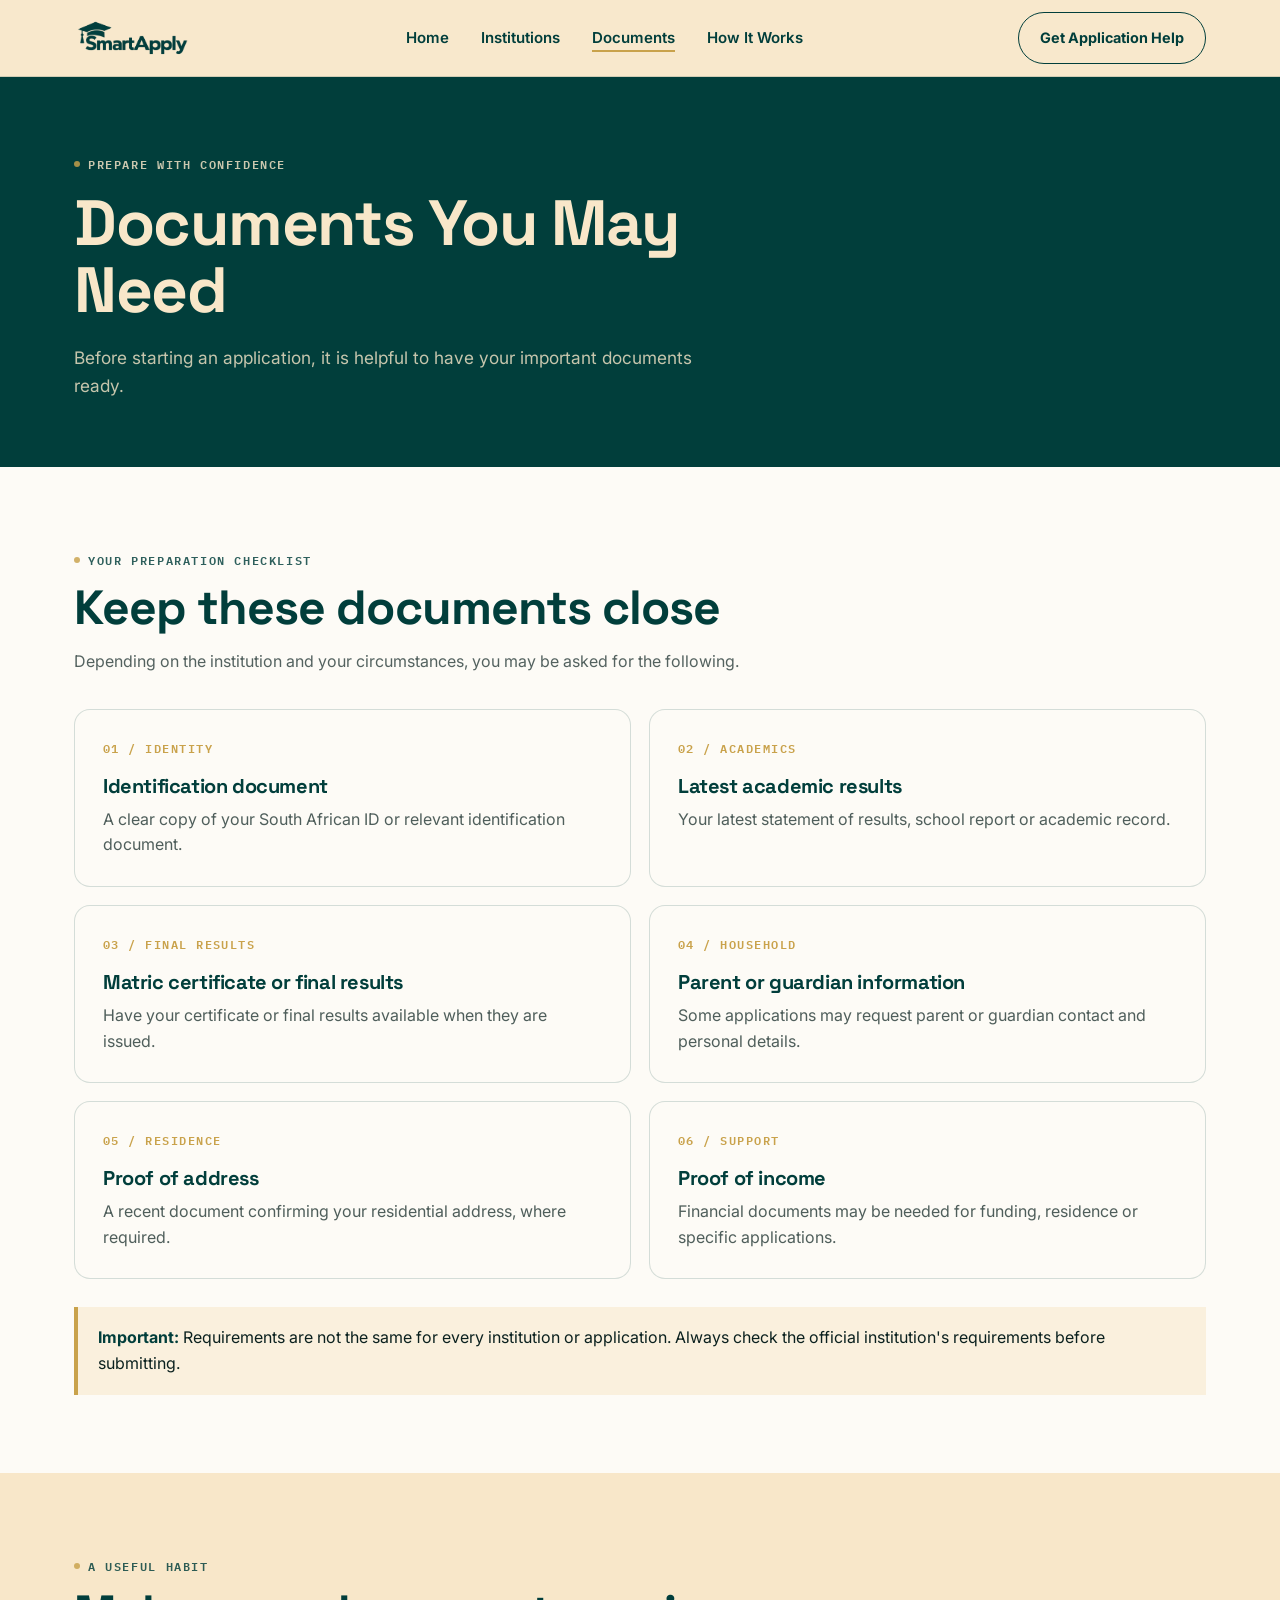
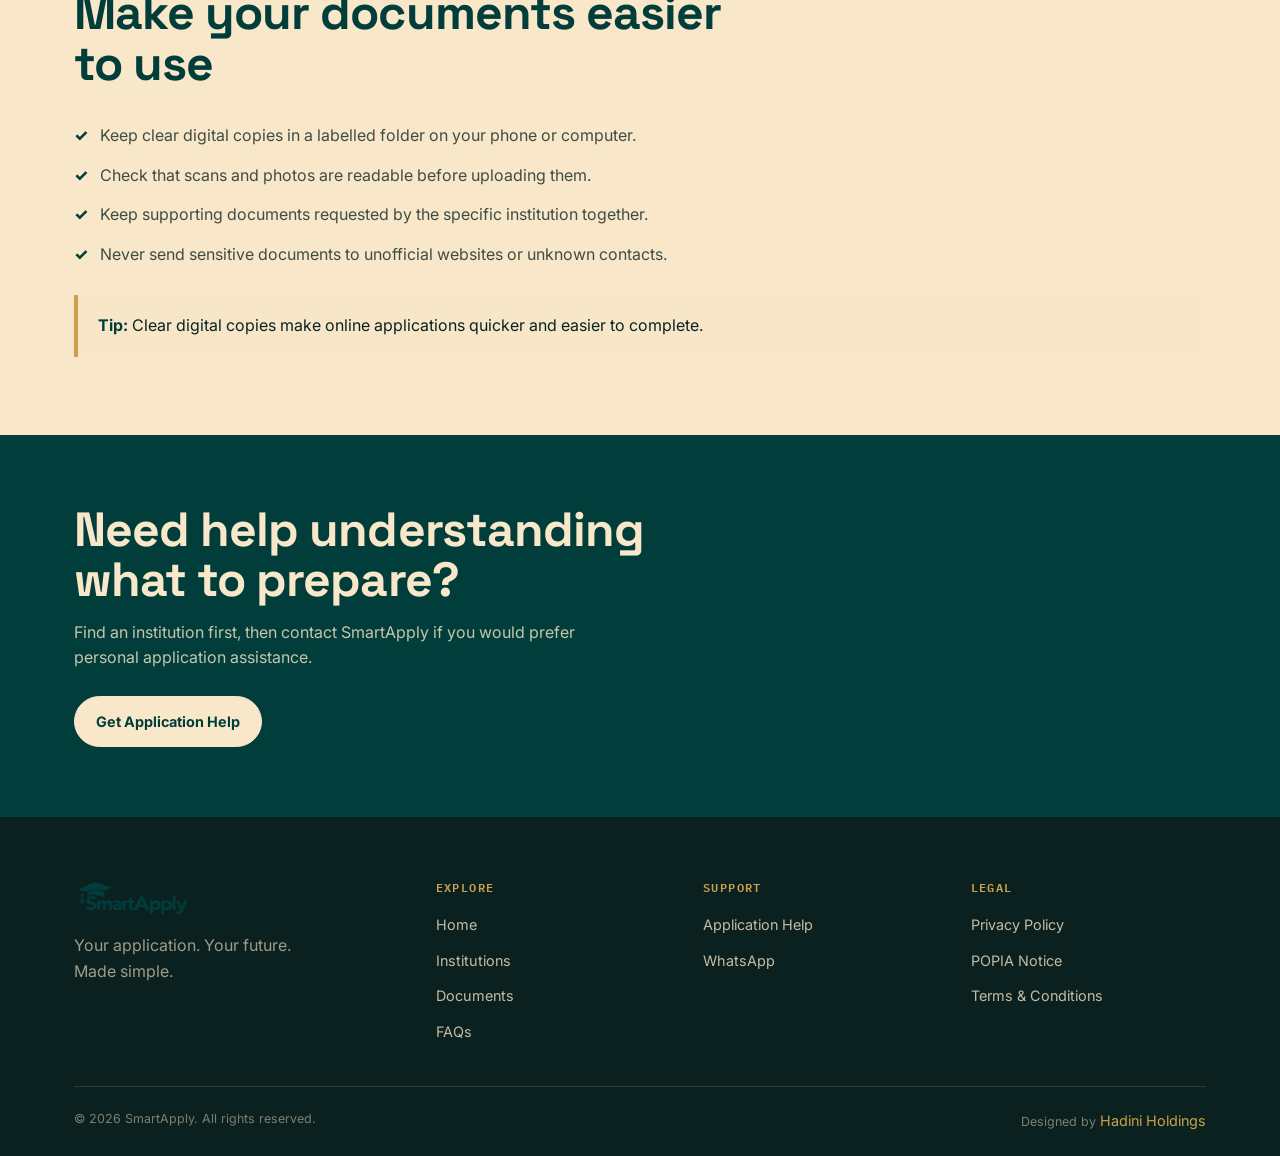
==== documents.html @ a00440d6 "Refactor navigation and footer links, add new Documents and FAQs pages, and update sitemap. Introduc" ====
<!DOCTYPE html>
<html lang="en">
<head>
<meta charset="UTF-8"><meta name="viewport" content="width=device-width, initial-scale=1.0">
<title>Documents You May Need | SmartApply</title>
<link rel="icon" href="images/Favicon.png" type="image/x-icon"><link rel="preconnect" href="https://fonts.googleapis.com"><link rel="preconnect" href="https://fonts.gstatic.com" crossorigin><link href="https://fonts.googleapis.com/css2?family=Space+Grotesk:wght@400;500;600;700&family=Inter:wght@400;500;600;700;800&family=IBM+Plex+Mono:wght@400;500;600&display=swap" rel="stylesheet"><link rel="stylesheet" href="info-pages.css"><style>.nav-links a.active{position:relative}.nav-links a.active::after{content:"";position:absolute;left:0;right:0;bottom:-2px;height:2px;background:#C9A24B}</style>
</head>
<body>
<header><nav class="wrap"><a href="index.html" class="logo" aria-label="SmartApply home"><img src="images/Logo.png" alt="SmartApply logo"></a><div class="nav-links"><a href="index.html">Home</a><a href="institutions.html">Institutions</a><a href="documents.html" class="active">Documents</a><a href="howitworks.html">How It Works</a></div><div class="nav-cta"><a href="howitworks.html#assistance" class="btn btn-outline">Get Application Help</a><button class="burger" aria-label="Open menu" aria-expanded="false"><svg viewBox="0 0 24 24" fill="none" stroke="currentColor" stroke-width="2"><line x1="3" y1="6" x2="21" y2="6"/><line x1="3" y1="12" x2="21" y2="12"/><line x1="3" y1="18" x2="21" y2="18"/></svg></button></div></nav></header>
<section class="page-hero"><div class="wrap"><span class="eyebrow">Prepare with confidence</span><h1>Documents You May Need</h1><p>Before starting an application, it is helpful to have your important documents ready.</p></div></section>
<main><section class="section"><div class="wrap"><div class="section-head"><span class="eyebrow" style="color:var(--emerald)">Your preparation checklist</span><h2>Keep these documents close</h2><p>Depending on the institution and your circumstances, you may be asked for the following.</p></div><div class="content-grid"><div class="info-card"><div class="number">01 / IDENTITY</div><h3>Identification document</h3><p>A clear copy of your South African ID or relevant identification document.</p></div><div class="info-card"><div class="number">02 / ACADEMICS</div><h3>Latest academic results</h3><p>Your latest statement of results, school report or academic record.</p></div><div class="info-card"><div class="number">03 / FINAL RESULTS</div><h3>Matric certificate or final results</h3><p>Have your certificate or final results available when they are issued.</p></div><div class="info-card"><div class="number">04 / HOUSEHOLD</div><h3>Parent or guardian information</h3><p>Some applications may request parent or guardian contact and personal details.</p></div><div class="info-card"><div class="number">05 / RESIDENCE</div><h3>Proof of address</h3><p>A recent document confirming your residential address, where required.</p></div><div class="info-card"><div class="number">06 / SUPPORT</div><h3>Proof of income</h3><p>Financial documents may be needed for funding, residence or specific applications.</p></div></div><div class="notice"><strong>Important:</strong> Requirements are not the same for every institution or application. Always check the official institution's requirements before submitting.</div></div></section><section class="section section-alt"><div class="wrap"><div class="section-head"><span class="eyebrow" style="color:var(--emerald)">A useful habit</span><h2>Make your documents easier to use</h2></div><ul class="check-list"><li>Keep clear digital copies in a labelled folder on your phone or computer.</li><li>Check that scans and photos are readable before uploading them.</li><li>Keep supporting documents requested by the specific institution together.</li><li>Never send sensitive documents to unofficial websites or unknown contacts.</li></ul><div class="notice"><strong>Tip:</strong> Clear digital copies make online applications quicker and easier to complete.</div></div></section></main>
<section class="cta-band"><div class="wrap"><h2>Need help understanding what to prepare?</h2><p>Find an institution first, then contact SmartApply if you would prefer personal application assistance.</p><a href="howitworks.html#assistance" class="btn btn-light">Get Application Help</a></div></section>
<footer class="footer"><div class="wrap"><div class="footer-grid"><div><a href="index.html" class="logo"><img src="images/Logo.png" alt="SmartApply logo"></a><p>Your application. Your future. Made simple.</p></div><div><h4>Explore</h4><ul><li><a href="index.html">Home</a></li><li><a href="institutions.html">Institutions</a></li><li><a href="documents.html">Documents</a></li><li><a href="faq.html">FAQs</a></li></ul></div><div><h4>Support</h4><ul><li><a href="howitworks.html#assistance">Application Help</a></li><li><a href="https://wa.me/27608235783">WhatsApp</a></li></ul></div><div><h4>Legal</h4><ul><li><a href="privacy-policy.html">Privacy Policy</a></li><li><a href="popia-notice.html">POPIA Notice</a></li><li><a href="terms-conditions.html">Terms &amp; Conditions</a></li></ul></div></div><div class="footer-bottom"><span>© 2026 SmartApply. All rights reserved.</span><span>Designed by <a href="https://www.hadiniholdings.co.za">Hadini Holdings</a></span></div></div></footer>
<script>const toggle=document.querySelector('.burger'),links=document.querySelector('.nav-links');toggle?.addEventListener('click',()=>{const open=links.classList.toggle('open');toggle.setAttribute('aria-expanded',String(open))});</script>
<script>(function(){if(!window.chatbase||window.chatbase("getState")!=="initialized"){window.chatbase=(...args)=>{if(!window.chatbase.q){window.chatbase.q=[]}window.chatbase.q.push(args)};window.chatbase=new Proxy(window.chatbase,{get(target,prop){if(prop==="q"){return target.q}return(...args)=>target(prop,...args)}})}const onLoad=function(){const script=document.createElement("script");script.src="https://www.chatbase.co/embed.min.js";script.id="ODMZuG5qcv8tuS54TBbRV";script.domain="www.chatbase.co";document.body.appendChild(script)};if(document.readyState==="complete"){onLoad()}else{window.addEventListener("load",onLoad)}})();</script>
</body></html>
---- info-pages.css ----
:root{--champagne:#F8E7C9;--emerald:#013E3B;--emerald-light:#0B5A54;--soft-white:#FDFBF6;--gold:#C9A24B;--ink:#0B211F;--line:rgba(1,62,59,.16);--max-w:1180px}*{box-sizing:border-box;margin:0;padding:0}html{scroll-behavior:smooth}body{font-family:'Inter',sans-serif;color:var(--ink);background:var(--soft-white);line-height:1.6}a{text-decoration:none;color:inherit}button{font:inherit}.wrap{max-width:var(--max-w);margin:0 auto;padding:0 24px}h1,h2,h3{font-family:'Space Grotesk',sans-serif;line-height:1.05;letter-spacing:-.02em}header{position:sticky;top:0;z-index:10;background:rgba(248,231,201,.94);backdrop-filter:blur(14px);border-bottom:1px solid var(--line)}nav{height:76px;display:flex;align-items:center;justify-content:space-between}.logo{display:flex;align-items:center}.logo img{height:42px;width:auto;display:block}.nav-links{display:flex;gap:32px;align-items:center}.nav-links a{font-size:.94rem;font-weight:600;color:var(--emerald)}.nav-cta{display:flex;align-items:center;gap:16px}.btn{display:inline-flex;align-items:center;justify-content:center;gap:9px;border-radius:999px;padding:13px 21px;font-weight:700;font-size:.9rem;border:1.5px solid var(--emerald);transition:transform .2s ease,background .2s ease}.btn:hover{transform:translateY(-2px)}.btn-primary{background:var(--emerald);color:var(--champagne);border-color:var(--emerald)}.btn-light{background:var(--champagne);color:var(--emerald);border-color:var(--champagne)}.btn-outline{color:var(--emerald);background:transparent}.burger{display:none;border:0;background:none;color:var(--emerald)}.burger svg{width:25px;height:25px}.page-hero{background:var(--emerald);color:var(--champagne);padding:72px 0 68px}.eyebrow{display:inline-flex;gap:8px;align-items:center;font:600 .72rem 'IBM Plex Mono',monospace;letter-spacing:.14em;text-transform:uppercase;color:var(--champagne);opacity:.82}.eyebrow:before{content:"";width:6px;height:6px;border-radius:50%;background:var(--gold)}.page-hero h1{font-size:clamp(2.4rem,5vw,4.3rem);max-width:760px;margin-top:15px}.page-hero p{max-width:650px;margin-top:20px;color:rgba(248,231,201,.8);font-size:1.08rem}.section{padding:78px 0}.section-alt{background:var(--champagne)}.section-head{max-width:680px;margin-bottom:34px}.section-head h2{color:var(--emerald);font-size:clamp(2rem,4vw,3rem);margin-top:12px}.section-head p{color:rgba(11,33,31,.7);margin-top:16px}.content-grid{display:grid;grid-template-columns:repeat(2,1fr);gap:18px}.info-card{background:var(--soft-white);border:1px solid var(--line);padding:28px;border-radius:16px}.section-alt .info-card{background:rgba(253,251,246,.62)}.info-card h3{font-size:1.25rem;color:var(--emerald)}.info-card p{margin-top:10px;color:rgba(11,33,31,.72)}.number{font:600 .76rem 'IBM Plex Mono',monospace;color:var(--gold);letter-spacing:.12em;margin-bottom:18px}.check-list{display:grid;gap:14px;margin-top:28px}.check-list li{display:flex;gap:12px;align-items:flex-start;color:rgba(11,33,31,.78)}.check-list li:before{content:"✓";color:var(--emerald);font-weight:800}.notice{margin-top:28px;border-left:4px solid var(--gold);padding:18px 20px;background:rgba(248,231,201,.55)}.notice strong{color:var(--emerald)}.cta-band{background:var(--emerald);color:var(--champagne);padding:70px 0}.cta-band h2{font-size:clamp(2rem,4vw,3rem);max-width:650px}.cta-band p{color:rgba(248,231,201,.8);max-width:560px;margin-top:14px}.cta-band .btn{margin-top:25px}.faq-list{max-width:820px;display:grid;gap:10px}.faq-item{border-bottom:1px solid var(--line);padding:4px 0}.faq-q{width:100%;display:flex;justify-content:space-between;gap:20px;text-align:left;padding:18px 0;border:0;background:none;color:var(--emerald);font:600 1.06rem 'Space Grotesk',sans-serif;cursor:pointer}.plus{font-size:1.4rem;font-weight:400}.faq-a{display:none;padding:0 42px 18px 0;color:rgba(11,33,31,.72)}.faq-item.open .faq-a{display:block}.package-grid{display:grid;grid-template-columns:repeat(3,1fr);gap:18px}.package{display:flex;flex-direction:column;background:var(--soft-white);border:1px solid var(--line);border-radius:16px;padding:28px}.package.featured{background:var(--emerald);color:var(--champagne);border-color:var(--emerald);transform:translateY(-10px)}.package h3{font-size:1.3rem}.package .price{font:700 2.7rem 'Space Grotesk',sans-serif;margin-top:12px}.package p{margin-top:8px;color:rgba(11,33,31,.7)}.package.featured p{color:rgba(248,231,201,.76)}.package ul{list-style:none;display:grid;gap:10px;margin:24px 0 28px;color:rgba(11,33,31,.75);font-size:.92rem}.package.featured ul{color:rgba(248,231,201,.82)}.package li:before{content:"✓";color:var(--gold);font-weight:800;margin-right:8px}.package .btn{margin-top:auto}.footer{background:var(--ink);color:var(--champagne);padding:60px 0 24px}.footer-grid{display:grid;grid-template-columns:1.4fr 1fr 1fr 1fr;gap:32px;padding-bottom:42px;border-bottom:1px solid rgba(248,231,201,.14)}.footer p{color:rgba(248,231,201,.62);margin-top:14px;max-width:240px}.footer h4{font:600 .72rem 'IBM Plex Mono',monospace;letter-spacing:.12em;text-transform:uppercase;color:var(--gold);margin-bottom:15px}.footer ul{list-style:none;display:grid;gap:10px}.footer a{color:rgba(248,231,201,.78);font-size:.9rem}.footer-bottom{display:flex;justify-content:space-between;gap:18px;flex-wrap:wrap;padding-top:22px;color:rgba(248,231,201,.48);font-size:.78rem}.footer-bottom a{color:var(--gold)}@media(max-width:900px){.nav-links{display:none;position:absolute;top:76px;left:16px;right:16px;padding:20px;background:var(--champagne);border:1px solid var(--line);border-radius:16px;flex-direction:column;align-items:flex-start;gap:15px}.nav-links.open{display:flex}.nav-cta .btn{display:none}.burger{display:block}.content-grid{grid-template-columns:1fr}.package-grid{grid-template-columns:1fr}.package.featured{transform:none}}@media(max-width:560px){.wrap{padding:0 20px}.page-hero{padding:54px 0 50px}.section{padding:58px 0}.footer-grid{grid-template-columns:1fr 1fr}.footer-bottom{flex-direction:column}.package{padding:24px}}
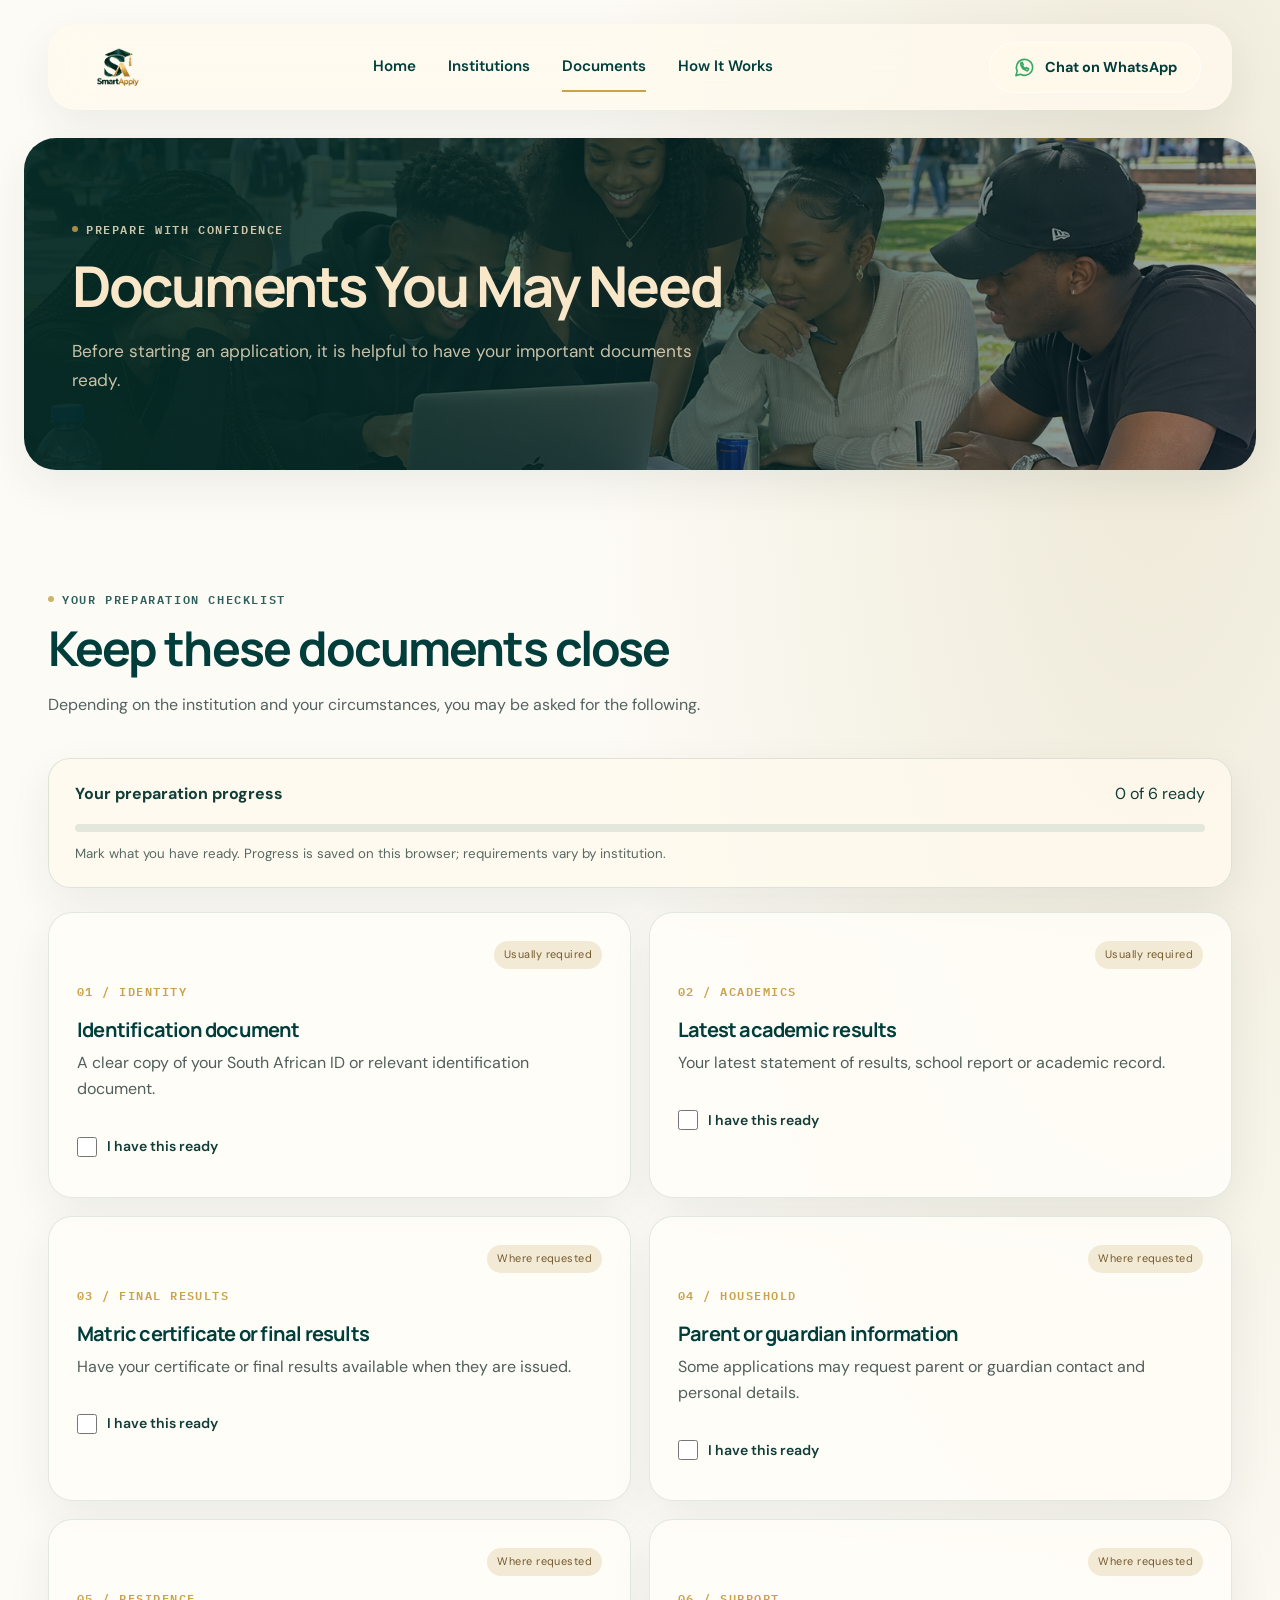
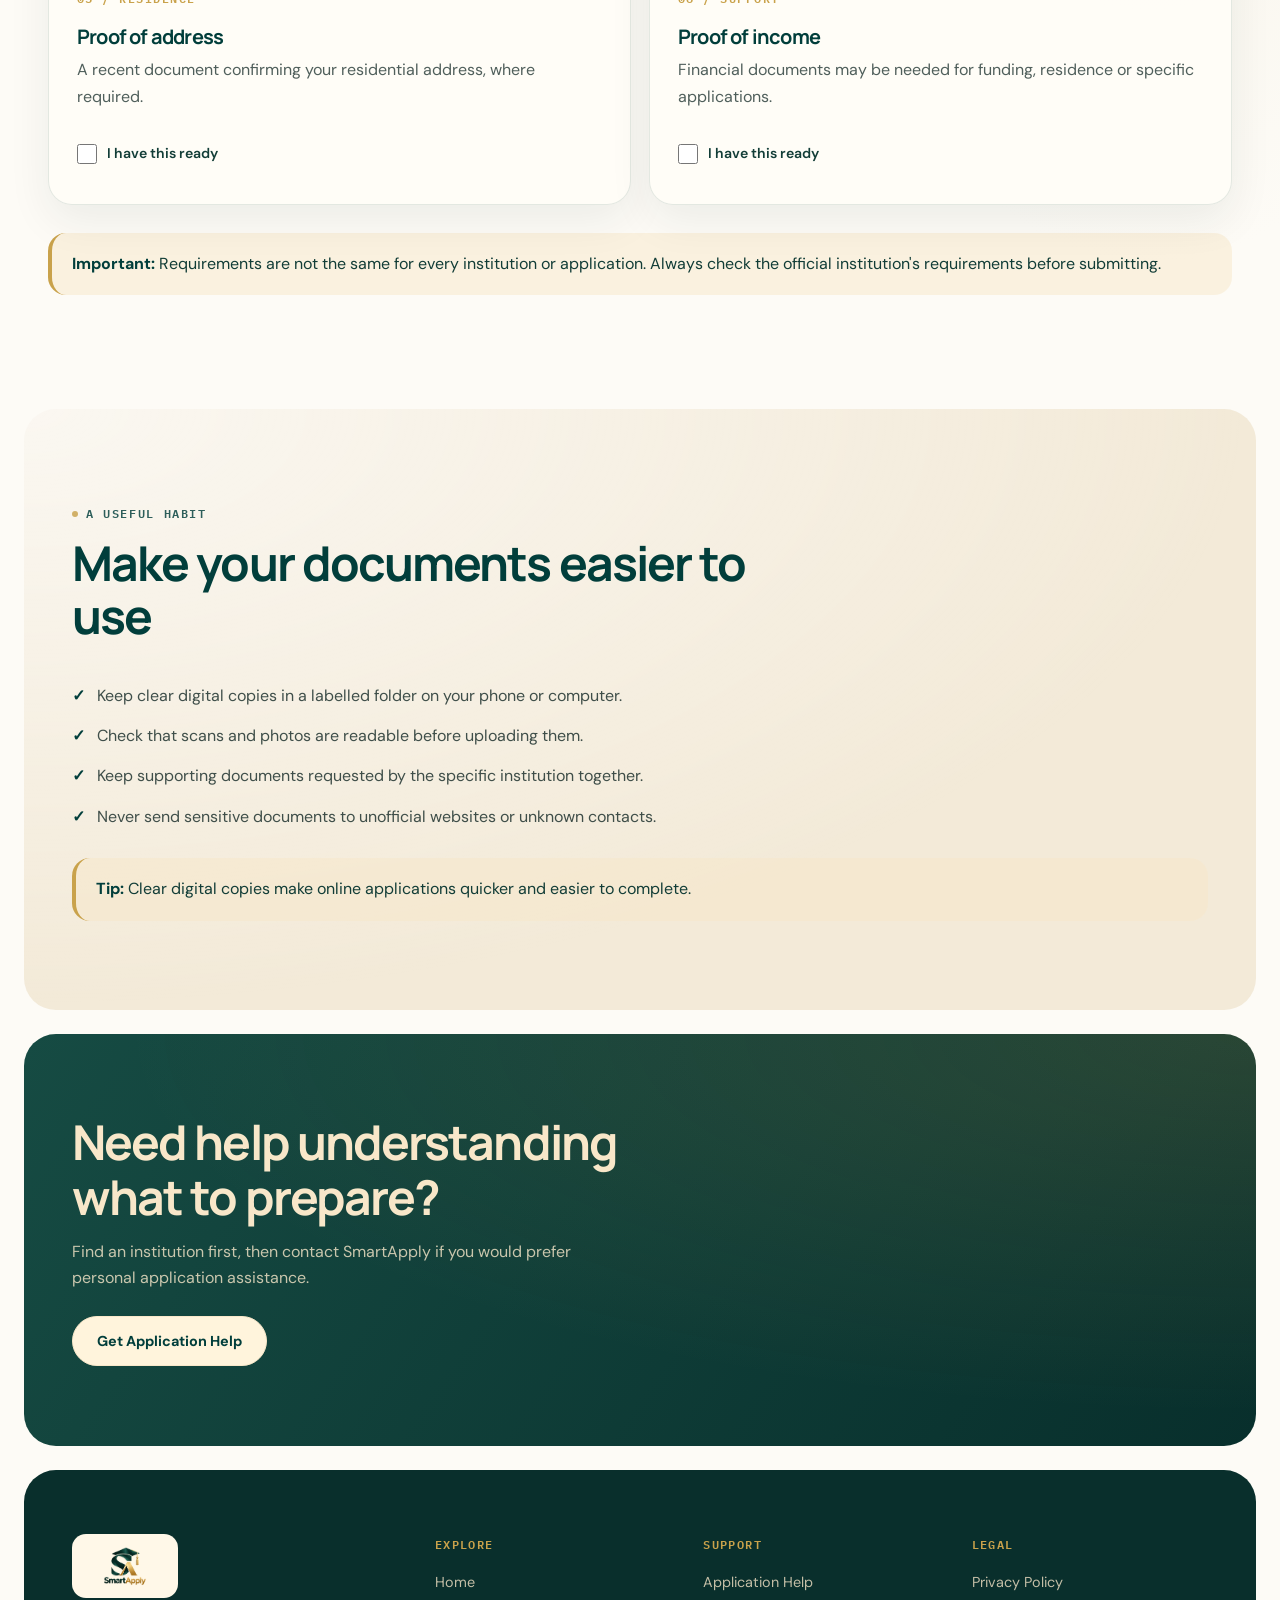
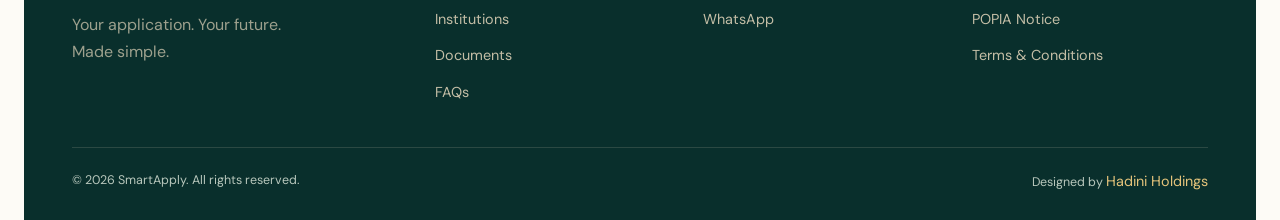
==== commit 952ebb63: "feat: add report reader functionality and resource page - Implemented report parsing in `report-read" ====
--- a/documents.html
+++ b/documents.html
@@ -4,13 +4,16 @@
 <meta charset="UTF-8"><meta name="viewport" content="width=device-width, initial-scale=1.0">
 <title>Documents You May Need | SmartApply</title>
 <link rel="icon" href="images/Favicon.png" type="image/x-icon"><link rel="preconnect" href="https://fonts.googleapis.com"><link rel="preconnect" href="https://fonts.gstatic.com" crossorigin><link href="https://fonts.googleapis.com/css2?family=Space+Grotesk:wght@400;500;600;700&family=Inter:wght@400;500;600;700;800&family=IBM+Plex+Mono:wght@400;500;600&display=swap" rel="stylesheet"><link rel="stylesheet" href="info-pages.css"><style>.nav-links a.active{position:relative}.nav-links a.active::after{content:"";position:absolute;left:0;right:0;bottom:-2px;height:2px;background:#C9A24B}</style>
+<link rel="stylesheet" href="design-system.css">
 </head>
-<body>
-<header><nav class="wrap"><a href="index.html" class="logo" aria-label="SmartApply home"><img src="images/Logo.png" alt="SmartApply logo"></a><div class="nav-links"><a href="index.html">Home</a><a href="institutions.html">Institutions</a><a href="documents.html" class="active">Documents</a><a href="howitworks.html">How It Works</a></div><div class="nav-cta"><a href="howitworks.html#assistance" class="btn btn-outline">Get Application Help</a><button class="burger" aria-label="Open menu" aria-expanded="false"><svg viewBox="0 0 24 24" fill="none" stroke="currentColor" stroke-width="2"><line x1="3" y1="6" x2="21" y2="6"/><line x1="3" y1="12" x2="21" y2="12"/><line x1="3" y1="18" x2="21" y2="18"/></svg></button></div></nav></header>
+<body class="page-documents document-guide">
+<a class="skip-link" href="#main-content">Skip to content</a>
+<header><nav class="wrap"><a href="index.html" class="logo" aria-label="SmartApply home"><img src="images/Logo.png" alt="SmartApply logo"></a><div class="nav-links"><a href="index.html">Home</a><a href="institutions.html">Institutions</a><a href="documents.html" class="active" aria-current="page">Documents</a><a href="howitworks.html">How It Works</a></div><div class="nav-cta"><a class="btn" href="https://wa.me/27608235783" target="_blank" rel="noopener"><svg class="wa-icon" viewBox="0 0 24 24" fill="none" stroke="currentColor" stroke-width="1.7" stroke-linecap="round" stroke-linejoin="round" aria-hidden="true"><path d="M20.5 11.6a8.5 8.5 0 0 1-12.6 7.5L3 20.5l1.4-4.7A8.5 8.5 0 1 1 20.5 11.6Z"/><path d="M8 7.5c.2 4 3 6.8 7 8l1.4-2.1-2.4-1.2-1 1c-1.5-.7-2.7-1.9-3.3-3.4l.9-.8-1-2.3Z"/></svg> Chat on WhatsApp</a><button class="burger" aria-label="Open menu" aria-expanded="false"><svg viewBox="0 0 24 24" fill="none" stroke="currentColor" stroke-width="2"><line x1="3" y1="6" x2="21" y2="6"/><line x1="3" y1="12" x2="21" y2="12"/><line x1="3" y1="18" x2="21" y2="18"/></svg></button></div></nav></header>
 <section class="page-hero"><div class="wrap"><span class="eyebrow">Prepare with confidence</span><h1>Documents You May Need</h1><p>Before starting an application, it is helpful to have your important documents ready.</p></div></section>
-<main><section class="section"><div class="wrap"><div class="section-head"><span class="eyebrow" style="color:var(--emerald)">Your preparation checklist</span><h2>Keep these documents close</h2><p>Depending on the institution and your circumstances, you may be asked for the following.</p></div><div class="content-grid"><div class="info-card"><div class="number">01 / IDENTITY</div><h3>Identification document</h3><p>A clear copy of your South African ID or relevant identification document.</p></div><div class="info-card"><div class="number">02 / ACADEMICS</div><h3>Latest academic results</h3><p>Your latest statement of results, school report or academic record.</p></div><div class="info-card"><div class="number">03 / FINAL RESULTS</div><h3>Matric certificate or final results</h3><p>Have your certificate or final results available when they are issued.</p></div><div class="info-card"><div class="number">04 / HOUSEHOLD</div><h3>Parent or guardian information</h3><p>Some applications may request parent or guardian contact and personal details.</p></div><div class="info-card"><div class="number">05 / RESIDENCE</div><h3>Proof of address</h3><p>A recent document confirming your residential address, where required.</p></div><div class="info-card"><div class="number">06 / SUPPORT</div><h3>Proof of income</h3><p>Financial documents may be needed for funding, residence or specific applications.</p></div></div><div class="notice"><strong>Important:</strong> Requirements are not the same for every institution or application. Always check the official institution's requirements before submitting.</div></div></section><section class="section section-alt"><div class="wrap"><div class="section-head"><span class="eyebrow" style="color:var(--emerald)">A useful habit</span><h2>Make your documents easier to use</h2></div><ul class="check-list"><li>Keep clear digital copies in a labelled folder on your phone or computer.</li><li>Check that scans and photos are readable before uploading them.</li><li>Keep supporting documents requested by the specific institution together.</li><li>Never send sensitive documents to unofficial websites or unknown contacts.</li></ul><div class="notice"><strong>Tip:</strong> Clear digital copies make online applications quicker and easier to complete.</div></div></section></main>
+<main id="main-content"><section class="section"><div class="wrap"><div class="section-head"><span class="eyebrow" style="color:var(--emerald)">Your preparation checklist</span><h2>Keep these documents close</h2><p>Depending on the institution and your circumstances, you may be asked for the following.</p></div><div class="document-progress"><div class="document-progress-top"><strong>Your preparation progress</strong><span id="document-count" role="status" aria-live="polite">0 of 6 ready</span></div><progress id="document-progress" value="0" max="6" aria-label="Documents marked ready"></progress><small>Mark what you have ready. Progress is saved on this browser; requirements vary by institution.</small></div><div class="content-grid"><div class="info-card"><span class="document-tag">Usually required</span><div class="number">01 / IDENTITY</div><h3>Identification document</h3><p>A clear copy of your South African ID or relevant identification document.</p><label class="document-ready"><input type="checkbox" data-document="1"> I have this ready</label></div><div class="info-card"><span class="document-tag">Usually required</span><div class="number">02 / ACADEMICS</div><h3>Latest academic results</h3><p>Your latest statement of results, school report or academic record.</p><label class="document-ready"><input type="checkbox" data-document="2"> I have this ready</label></div><div class="info-card"><span class="document-tag">Where requested</span><div class="number">03 / FINAL RESULTS</div><h3>Matric certificate or final results</h3><p>Have your certificate or final results available when they are issued.</p><label class="document-ready"><input type="checkbox" data-document="3"> I have this ready</label></div><div class="info-card"><span class="document-tag">Where requested</span><div class="number">04 / HOUSEHOLD</div><h3>Parent or guardian information</h3><p>Some applications may request parent or guardian contact and personal details.</p><label class="document-ready"><input type="checkbox" data-document="4"> I have this ready</label></div><div class="info-card"><span class="document-tag">Where requested</span><div class="number">05 / RESIDENCE</div><h3>Proof of address</h3><p>A recent document confirming your residential address, where required.</p><label class="document-ready"><input type="checkbox" data-document="5"> I have this ready</label></div><div class="info-card"><span class="document-tag">Where requested</span><div class="number">06 / SUPPORT</div><h3>Proof of income</h3><p>Financial documents may be needed for funding, residence or specific applications.</p><label class="document-ready"><input type="checkbox" data-document="6"> I have this ready</label></div></div><div class="notice"><strong>Important:</strong> Requirements are not the same for every institution or application. Always check the official institution's requirements before submitting.</div></div></section><section class="section section-alt"><div class="wrap"><div class="section-head"><span class="eyebrow" style="color:var(--emerald)">A useful habit</span><h2>Make your documents easier to use</h2></div><ul class="check-list"><li>Keep clear digital copies in a labelled folder on your phone or computer.</li><li>Check that scans and photos are readable before uploading them.</li><li>Keep supporting documents requested by the specific institution together.</li><li>Never send sensitive documents to unofficial websites or unknown contacts.</li></ul><div class="notice"><strong>Tip:</strong> Clear digital copies make online applications quicker and easier to complete.</div></div></section></main>
 <section class="cta-band"><div class="wrap"><h2>Need help understanding what to prepare?</h2><p>Find an institution first, then contact SmartApply if you would prefer personal application assistance.</p><a href="howitworks.html#assistance" class="btn btn-light">Get Application Help</a></div></section>
 <footer class="footer"><div class="wrap"><div class="footer-grid"><div><a href="index.html" class="logo"><img src="images/Logo.png" alt="SmartApply logo"></a><p>Your application. Your future. Made simple.</p></div><div><h4>Explore</h4><ul><li><a href="index.html">Home</a></li><li><a href="institutions.html">Institutions</a></li><li><a href="documents.html">Documents</a></li><li><a href="faq.html">FAQs</a></li></ul></div><div><h4>Support</h4><ul><li><a href="howitworks.html#assistance">Application Help</a></li><li><a href="https://wa.me/27608235783">WhatsApp</a></li></ul></div><div><h4>Legal</h4><ul><li><a href="privacy-policy.html">Privacy Policy</a></li><li><a href="popia-notice.html">POPIA Notice</a></li><li><a href="terms-conditions.html">Terms &amp; Conditions</a></li></ul></div></div><div class="footer-bottom"><span>© 2026 SmartApply. All rights reserved.</span><span>Designed by <a href="https://www.hadiniholdings.co.za">Hadini Holdings</a></span></div></div></footer>
 <script>const toggle=document.querySelector('.burger'),links=document.querySelector('.nav-links');toggle?.addEventListener('click',()=>{const open=links.classList.toggle('open');toggle.setAttribute('aria-expanded',String(open))});</script>
 <script>(function(){if(!window.chatbase||window.chatbase("getState")!=="initialized"){window.chatbase=(...args)=>{if(!window.chatbase.q){window.chatbase.q=[]}window.chatbase.q.push(args)};window.chatbase=new Proxy(window.chatbase,{get(target,prop){if(prop==="q"){return target.q}return(...args)=>target(prop,...args)}})}const onLoad=function(){const script=document.createElement("script");script.src="https://www.chatbase.co/embed.min.js";script.id="ODMZuG5qcv8tuS54TBbRV";script.domain="www.chatbase.co";document.body.appendChild(script)};if(document.readyState==="complete"){onLoad()}else{window.addEventListener("load",onLoad)}})();</script>
+<script src="site-ui.js" defer></script>
 </body></html>
--- a/design-system.css
+++ b/design-system.css
@@ -0,0 +1,24 @@
+/* Shared SmartApply visual system. Existing page layouts and behavior are retained. */
+@import url('https://fonts.googleapis.com/css2?family=DM+Sans:wght@400;500;600;700&family=Manrope:wght@500;600;700;800&display=swap');
+:root{--brand-green:#013e3b;--brand-green-dark:#092d29;--brand-cream:#f8e7c9;--brand-gold:#c9a24b;--surface-light:#fdfbf6;--glass-light:rgba(255,250,238,.78);--glass-dark:rgba(18,67,61,.76);--border-glass:rgba(255,250,238,.4);--text-primary:#123d37;--text-secondary:#586963;--radius-section:32px;--radius-card:24px;--shadow-soft:0 16px 44px rgba(18,49,40,.07);--shadow-glass:0 24px 64px rgba(0,26,23,.18);--space-section:clamp(56px,7vw,104px);--transition:250ms ease;--blur:20px;--green:var(--brand-green);--emerald:var(--brand-green);--cream:var(--brand-cream);--champagne:var(--brand-cream);--gold:var(--brand-gold);--max:1400px;--max-w:1400px}
+html{scroll-padding-top:130px}body{font-family:'DM Sans',sans-serif;background:radial-gradient(ellipse at 90% 10%,#eee9d7 0,transparent 35%),var(--surface-light);color:var(--text-primary);line-height:1.65}h1,h2,h3,h4,.display,.inst-name{font-family:'Manrope',sans-serif;letter-spacing:-.04em}h1,h2{line-height:1.1}img{max-width:100%}a,button,input,select{ -webkit-tap-highlight-color:transparent}button,input,select{font:inherit}a,button{touch-action:manipulation}.wrap{width:calc(100% - 96px);max-width:1400px;padding-left:0;padding-right:0;margin-left:auto;margin-right:auto}.eyebrow{line-height:1.6}.skip-link{position:fixed;top:10px;left:24px;z-index:1000;background:var(--brand-cream);color:var(--brand-green);padding:10px 22px;border-radius:99px;transform:translateY(-160%)}.skip-link:focus{transform:none}
+header{position:sticky;top:24px;width:calc(100% - 96px);max-width:1460px;margin:24px auto 28px;border:1px solid var(--border-glass);border-radius:28px;background:var(--glass-light);box-shadow:var(--shadow-soft);z-index:100;backdrop-filter:blur(var(--blur));-webkit-backdrop-filter:blur(var(--blur))}header nav.wrap{width:100%;max-width:none;height:84px;padding:0 30px;gap:24px;position:relative}header .logo img{width:auto;height:44px;max-width:190px}header .nav-links{gap:clamp(18px,2.5vw,40px)}header .nav-links a{font-family:'DM Sans',sans-serif;font-size:.95rem;font-weight:600;color:var(--brand-green);white-space:nowrap;padding:10px 0}header .nav-links a:after{height:2px;bottom:2px}header .nav-links a.active:after{width:100%;right:0}header .btn{background:#fff9ec;color:var(--brand-green);border:1px solid rgba(255,255,255,.65);font-size:.9rem;padding:13px 23px;box-shadow:none}header .menu,header .burger{padding:10px;min-width:44px;min-height:44px;border-radius:12px;color:var(--brand-green)}.wa-icon{width:23px;height:23px;flex-shrink:0;color:#38a965}.btn{border-radius:999px;min-height:48px;padding:14px 24px;transition:transform var(--transition),box-shadow var(--transition),background var(--transition);line-height:1.4}.btn:hover{transform:translateY(-2px);box-shadow:0 10px 24px rgba(0,35,29,.12)}.btn-light{background:#fff4dc;color:var(--brand-green)}.btn-outline,.btn-ghost{border:1px solid rgba(1,62,59,.25)}
+.section,.section-soft,.section-champagne,.section-emerald{padding-top:var(--space-section);padding-bottom:var(--space-section)}.cream,.section-alt,.section-champagne,.green,.section-emerald,.cta-band,.page-hero,.page-header,.legal-hero,body.page-howitworks .hero{width:calc(100% - 48px);max-width:1496px;margin:24px auto;border-radius:var(--radius-section);overflow:clip}.cream,.section-alt,.section-champagne{background:radial-gradient(ellipse at 0 0,rgba(255,255,255,.65),transparent 70%),#f3ead8}.green,.section-emerald,.cta-band{background:radial-gradient(ellipse at 100% 0,rgba(201,162,75,.16),transparent 65%),linear-gradient(125deg,#164b43,#082f2c)}.page-hero,.page-header,.legal-hero,body.page-howitworks .hero{background:linear-gradient(100deg,rgba(5,42,36,.95) 10%,rgba(5,42,36,.65) 65%,rgba(5,42,36,.32)),url('images/bg1.png') center 42%/cover;padding:76px 0;box-shadow:var(--shadow-soft);color:var(--brand-cream)}.page-hero h1,.page-header h1,.legal-hero h1,body.page-howitworks .hero h1{font-family:'Manrope',sans-serif;font-size:clamp(2.5rem,4.4vw,4.5rem);max-width:840px}.legal-hero-inner{width:calc(100% - 96px);max-width:1400px;margin:auto}.section-head,.section-intro{margin-bottom:40px}.section-head p,.section-intro p{line-height:1.7}.section .eyebrow{color:#8b6b2c}.section-emerald .eyebrow,.green .eyebrow{color:var(--brand-cream)}
+:is(.value-card,.feature-card,.info-card,.finder-panel,.price-card,.check-card,.type-card,.assistance-card,.package,.inst-card,.feat-card,.step-card){border:1px solid rgba(1,62,59,.11);border-radius:var(--radius-card);background:rgba(255,253,247,.88);box-shadow:var(--shadow-soft);transition:transform var(--transition),box-shadow var(--transition),border-color var(--transition)}:is(.value-card,.feature-card,.info-card,.check-card,.type-card,.inst-card,.feat-card):hover{transform:translateY(-3px);border-color:rgba(201,162,75,.55);box-shadow:0 22px 44px rgba(18,49,40,.1)}.path,.quote,.audience-card,.checklist-footer,.instead-box{border-radius:var(--radius-card)}.price-card.featured,.assistance-card.featured,.package.featured{background:linear-gradient(145deg,#20594e,#0a3932);border:1px solid rgba(248,231,201,.45);box-shadow:var(--shadow-glass)}.does-card{padding:26px 20px;background:rgba(248,231,201,.07);border:1px solid rgba(248,231,201,.15);border-radius:var(--radius-card)}.icon,.check-icon,.does-icon{border-radius:14px}.notice,.assistance-note,.checklist-footer{border-radius:18px;background:rgba(248,231,201,.5)}.mission{gap:clamp(28px,6vw,90px)}.process .step{padding:20px;border-radius:var(--radius-card);background:rgba(255,253,247,.78);border:1px solid rgba(1,62,59,.08)}.process:before{top:54px}.step-num{border-color:#fffdf7}.feature-card{min-height:260px}.faq-list{display:grid;gap:12px}.faq-item{padding:0 24px;border:1px solid rgba(1,62,59,.1);border-radius:18px;background:rgba(255,253,247,.8)}.faq-q{font-family:'Manrope',sans-serif;min-height:68px;align-items:center;gap:18px;line-height:1.5}.faq-item.open .faq-a{max-height:none}.faq-a p{padding-bottom:24px}.final,.final-cta,.cta-band{position:relative;padding-top:80px;padding-bottom:80px}.cta-band h2,.final h2,.final-cta h2{line-height:1.15}
+/* Directory and detail dialog retain their live data, filtering and pagination. */
+.search-section{background:transparent;padding-top:30px}.search-section>.wrap{padding:28px;border-radius:var(--radius-card);background:var(--glass-light);border:1px solid rgba(1,62,59,.1);box-shadow:var(--shadow-soft);backdrop-filter:blur(14px)}.search-bar{background:rgba(255,255,255,.8);box-shadow:none}.search-bar input{min-width:0}.filter-select select,.field,input:not([type=checkbox]),select{border-radius:14px;background-color:#fffcf5;color:var(--text-primary);min-height:48px}.filter-select select{font-size:.88rem}.pill{min-height:44px}.inst-card{padding:26px}.inst-top{flex-wrap:wrap;gap:18px}.inst-logo,.feat-logo{border-radius:16px;background:linear-gradient(140deg,#efe2c5,#faf4e8);color:var(--brand-green);border:1px solid rgba(201,162,75,.22)}.inst-name{line-height:1.4}.status{line-height:1.5;font-size:.7rem}.featured-section{background:transparent}.feat-card{min-width:285px}.modal-overlay{background:rgba(3,27,23,.5);backdrop-filter:blur(8px)}.modal{border-radius:28px;border:1px solid var(--border-glass);box-shadow:var(--shadow-glass);max-height:90dvh;overflow:auto}.modal-head{background:linear-gradient(120deg,#1d5147,#092f2c)}.modal-close{min-width:44px;min-height:44px}.modal-body{background:#fffaf0}.results-meta{color:var(--text-secondary)}
+/* Document readiness is personal to this browser; no document uploads are involved. */
+.document-progress{padding:22px 26px;background:var(--glass-light);border:1px solid rgba(1,62,59,.12);border-radius:22px;margin-bottom:24px;box-shadow:var(--shadow-soft)}.document-progress-top{display:flex;justify-content:space-between;gap:16px;flex-wrap:wrap}.document-progress small{display:block;color:var(--text-secondary);margin-top:6px}.document-progress progress{width:100%;height:8px;margin-top:16px;accent-color:var(--brand-green);border:0;border-radius:99px;overflow:hidden}.document-progress progress::-webkit-progress-bar{background:#e4e7dc}.document-progress progress::-webkit-progress-value{background:#316653;border-radius:99px}.document-ready{display:flex;align-items:center;gap:10px;margin-top:22px;font-weight:600;font-size:.88rem;cursor:pointer;min-height:44px}.document-ready input{width:20px;height:20px;accent-color:var(--brand-green)}.info-card:has(input:checked){border-color:#629775;background:#f0f5eb}.document-tag{float:right;font-size:.68rem;letter-spacing:.04em;border-radius:99px;background:#f3ead6;padding:5px 10px;color:#725a2d}.document-guide .number{clear:both;padding-top:12px}
+.journey{display:grid;grid-template-columns:repeat(4,1fr);gap:18px;margin-top:34px}.journey a{padding:26px;border:1px solid rgba(1,62,59,.12);border-radius:24px;background:var(--glass-light);box-shadow:var(--shadow-soft);transition:transform var(--transition)}.journey a:hover{transform:translateY(-3px)}.journey span{font-family:'IBM Plex Mono',monospace;color:#8b6b2c;font-size:.8rem}.journey h3{font-size:1.3rem;color:var(--brand-green);margin:16px 0 10px}.journey p{color:var(--text-secondary);font-size:.92rem}
+footer,footer.footer{width:calc(100% - 48px);max-width:1496px;margin:24px auto 0;border-radius:32px 32px 0 0;background:#092f2c;color:var(--brand-cream);padding:64px 0 26px}footer .footer-wrap{width:calc(100% - 96px);max-width:1400px;padding:0;margin:auto}footer .logo img{filter:none!important;background:#fff8e8;padding:10px 14px;border-radius:14px;height:64px;width:auto!important}footer ul{list-style:none;padding:0}footer li{margin:0}footer h4{color:var(--brand-gold);font-family:'IBM Plex Mono',monospace;font-size:.75rem}footer p,footer a,footer li{color:#d8dfd1}footer .footer-bottom{color:#b8c7bc}footer .footer-bottom a{color:#e5c47b}.footer-grid,.footer-top{gap:32px}.legal-page main{max-width:1000px;margin:auto;padding:40px 24px 80px}.legal-page main .card{background:#fffdf8;padding:clamp(24px,5vw,60px);border:1px solid rgba(1,62,59,.1);border-radius:28px;box-shadow:var(--shadow-soft)}.legal-page main h2{font-family:'Manrope',sans-serif;line-height:1.4}.legal-page main a{text-decoration:underline;text-underline-offset:3px}.legal-page main p,.legal-page main li{line-height:1.8}
+/* Reference-inspired home hero. All text and UI remain real HTML. */
+.page-home header{margin-bottom:-110px}.page-home .hero{width:calc(100% - 32px);max-width:1560px;margin:0 auto;border-radius:36px;min-height:850px;background:linear-gradient(90deg,rgba(15,24,24,.73),rgba(15,24,24,.42) 44%,rgba(15,24,24,.06)),linear-gradient(0deg,rgba(16,24,25,.35),transparent 75%),url('images/bg1.png') center/cover;overflow:hidden}.page-home .hero>.wrap{min-height:850px;display:grid;grid-template-columns:1.04fr 1fr;gap:6%;align-items:center;padding:198px 0 64px;width:calc(100% - 144px);max-width:1400px}.page-home .hero-copy{max-width:620px}.page-home .hero .eyebrow{font-size:.73rem;letter-spacing:.3em;color:#f2ce82;gap:14px}.page-home .hero h1{font:800 clamp(3.25rem,4.7vw,5rem)/1.035 'Manrope',sans-serif;letter-spacing:-.035em;margin-top:20px;color:#fffaf0;max-width:650px}.page-home .hero h1 span{color:#f8e7c9}.page-home .hero-lede{color:#fffaf1;font-size:clamp(.98rem,1.28vw,1.18rem);max-width:540px;line-height:1.6;margin-top:26px}.page-home .hero-actions{flex-wrap:nowrap;gap:16px;margin-top:32px}.page-home .hero-actions .btn{padding:18px 25px;font-size:.94rem;white-space:nowrap}.page-home .hero .btn-ghost{background:rgba(255,250,238,.08);border-color:rgba(255,250,238,.6);color:#fffaf0;backdrop-filter:blur(8px)}.application-scene{position:relative;width:100%;align-self:center;margin-top:140px}.application-card{position:relative;background:var(--glass-dark);backdrop-filter:blur(var(--blur));-webkit-backdrop-filter:blur(var(--blur));border:1px solid rgba(255,250,238,.48);border-radius:28px;padding:30px;color:#fffaf0;box-shadow:inset 0 1px 1px rgba(255,255,255,.2),var(--shadow-glass)}.application-top{display:flex;justify-content:space-between;gap:20px;padding-bottom:24px;border-bottom:1px solid rgba(255,250,238,.35)}.application-label{display:block;font:400 .75rem 'IBM Plex Mono',monospace;letter-spacing:.08em;color:#c7cfc0;margin-bottom:7px}.application-top strong{font-size:1.8rem;font-weight:700;line-height:1.2}.application-status{text-align:right}.ready-badge{display:inline-flex;align-items:center;gap:10px;border:1px solid rgba(255,255,255,.12);border-radius:99px;padding:7px 13px;background:rgba(255,255,255,.09);font-size:1rem;font-weight:600}.ready-badge:before{content:'';width:11px;height:11px;border-radius:50%;background:#56c582}.application-grid{display:grid;grid-template-columns:1fr 1fr;gap:26px 18px;padding:26px 0}.application-fact{display:flex;gap:14px;align-items:center}.application-fact svg{width:29px;height:29px;flex-shrink:0;stroke:#f1d69f}.application-fact strong{font-size:1.05rem}.application-message{display:flex;gap:17px;align-items:center;padding:17px;background:rgba(255,250,238,.13);border-radius:20px;font:400 .72rem/1.7 'IBM Plex Mono',monospace;letter-spacing:.07em}.application-message svg{width:28px;height:28px;flex-shrink:0;color:#ecc66d}.floating-badge{display:flex;align-items:center;gap:12px;background:#fffcf3;color:var(--brand-green);border:1px solid rgba(255,255,255,.7);border-radius:20px;padding:17px 20px;box-shadow:var(--shadow-glass);font-size:.88rem;font-weight:700;position:absolute;z-index:2}.floating-badge svg{width:23px;height:23px}.submitted-badge{right:-22px;top:-45px}.submitted-badge svg{color:#46ac6b}.institutions-badge{left:-48px;bottom:-22px}.institutions-badge svg{color:#b98f40}.hero-preview-note{position:absolute;bottom:-54px;right:2px;font-size:.65rem;color:#fff5dc;text-shadow:0 1px 3px #000}.page-home .trust{margin:16px auto 0;width:calc(100% - 48px);max-width:1496px;border-radius:20px;background:#16473f;padding:20px}.page-home .trust .wrap{width:calc(100% - 32px)}.help-bubble{position:fixed;bottom:26px;right:26px;width:58px;height:58px;display:grid;place-items:center;background:var(--glass-dark);backdrop-filter:blur(14px);border:1px solid rgba(255,255,255,.35);border-radius:50%;color:#fff8e6;box-shadow:var(--shadow-glass);z-index:40}.help-bubble svg{width:28px;height:28px}
+:focus-visible{outline:3px solid #ac8129;outline-offset:4px}.field:focus-within,.search-bar:focus-within{outline:3px solid #ac8129;outline-offset:3px}input,select{scroll-margin-top:140px}
+@supports not (backdrop-filter:blur(1px)){header,.search-section>.wrap{background:#faf3e3}.application-card,.help-bubble{background:#214d43}}
+@media(min-width:1800px){.page-home .hero{margin-top:8px}}
+@media(max-width:1150px){header nav.wrap{gap:18px;padding:0 22px}header .nav-links{gap:18px}header .logo img{height:36px}header .btn{padding:12px 16px}.page-home .hero>.wrap{width:calc(100% - 96px);gap:4%}.page-home .hero h1{font-size:clamp(3rem,5.1vw,4rem)}.page-home .hero-actions{flex-wrap:wrap}.application-card{padding:24px}.application-label{font-size:.65rem}.application-grid{gap:24px 12px}.application-fact{gap:9px}.feature-grid{grid-template-columns:repeat(3,1fr)}}
+@media(max-width:900px){header{width:calc(100% - 40px);top:16px;margin-top:16px;border-radius:22px}header nav.wrap{height:72px}.wrap{width:calc(100% - 48px)}header .nav-links{display:none;position:absolute;top:82px;left:0;right:0;flex-direction:column;align-items:stretch;gap:5px;background:#fff7e7;border:1px solid rgba(1,62,59,.15);border-radius:22px;padding:18px 24px;box-shadow:var(--shadow-glass)}header .nav-links.open{display:flex}header .burger,header .menu{display:block}header .nav-actions .btn,header .nav-cta .btn,header .sign-in{display:none}.page-home header{margin-bottom:-88px}.page-home .hero>.wrap{padding-top:160px;gap:28px;width:calc(100% - 64px)}.page-home .hero h1{font-size:clamp(3rem,6vw,4rem)}.page-home .hero-actions .btn{padding:15px 20px}.application-scene{margin-top:120px}.application-grid{grid-template-columns:1fr;gap:18px}.application-top strong{font-size:1.5rem}.application-status .application-label{display:none}.ready-badge{padding:6px 9px;font-size:.8rem}.application-message{font-size:.65rem}.submitted-badge{font-size:.75rem;right:-10px;padding:12px}.institutions-badge{left:-12px;font-size:.75rem;padding:12px}.journey{grid-template-columns:1fr 1fr}.legal-hero-inner{width:calc(100% - 48px)}.filter-row{grid-template-columns:1fr 1fr}.feature-grid{grid-template-columns:repeat(2,1fr)}.footer-grid,.footer-top{grid-template-columns:1fr 1fr}.page-home .hero-lede{font-size:1rem}}
+@media(max-width:680px){.wrap{width:calc(100% - 40px)}header{width:calc(100% - 32px);top:12px}header nav.wrap{padding:0 18px;height:68px}header .logo img{height:36px}.page-home header{margin-bottom:-84px}.page-home .hero{width:calc(100% - 16px);border-radius:26px;background-position:48% center;background-image:linear-gradient(90deg,rgba(10,28,25,.84),rgba(10,28,25,.45)),url('images/bg1.png')}.page-home .hero>.wrap{display:flex;flex-direction:column;align-items:stretch;padding:140px 0 65px;gap:0;min-height:0;width:calc(100% - 40px)}.page-home .hero h1{font-size:clamp(2.8rem,10vw,4rem);max-width:100%}.page-home .hero .eyebrow{font-size:.6rem;letter-spacing:.22em}.page-home .hero-lede{font-size:1rem;line-height:1.7}.page-home .hero-actions{gap:10px;margin-top:24px}.page-home .hero-actions .btn{font-size:.88rem;flex:1;width:100%}.application-scene{margin:55px 0 0}.application-card{padding:22px;border-radius:24px}.application-grid{grid-template-columns:1fr 1fr;gap:24px 14px}.application-fact{gap:10px}.application-fact strong{font-size:.94rem}.application-fact svg{width:24px;height:24px}.application-label{font-size:.6rem}.application-top strong{font-size:1.5rem}.application-status .application-label{display:block}.application-message{font-size:.65rem}.submitted-badge,.institutions-badge{display:none}.hero-preview-note{bottom:-30px}.cream,.section-alt,.section-champagne,.green,.section-emerald,.cta-band,.page-hero,.page-header,.legal-hero,body.page-howitworks .hero{width:calc(100% - 16px);border-radius:24px;margin:16px auto}.page-hero,.page-header,.legal-hero,body.page-howitworks .hero{padding:52px 0}.page-hero h1,.page-header h1,.legal-hero h1,body.page-howitworks .hero h1{font-size:clamp(2.2rem,9vw,3rem)}.section-head{margin-bottom:28px}.section-head h2{font-size:2rem}.feature-grid,.value-grid,.audience-grid,.content-grid{grid-template-columns:1fr}.search-section>.wrap{width:calc(100% - 32px);padding:18px}.filter-row{grid-template-columns:1fr}.filter-pills{gap:8px}.pill{padding:10px 14px;font-size:.8rem}.inst-card{padding:22px}.inst-actions{flex-wrap:wrap}.inst-actions .btn{flex:1;min-width:120px}.journey{grid-template-columns:1fr}.journey a{padding:24px}.faq-item{padding:0 18px}.faq-q{font-size:.95rem}.faq-a{padding-right:0}.faq-a p{padding-right:0}.document-tag{float:none;display:inline-block}.document-progress{padding:20px}.legal-page main{padding:24px 16px 50px}.legal-hero-inner{width:calc(100% - 40px)}footer,footer.footer{width:calc(100% - 16px);border-radius:24px 24px 0 0;padding-top:48px}footer .footer-wrap{width:calc(100% - 40px)}.footer-grid,.footer-top{grid-template-columns:1fr 1fr;gap:32px 20px}.footer-grid>div:first-child,.footer-top>div:first-child{grid-column:1/-1}.footer-bottom{flex-direction:column;align-items:flex-start}.help-bubble{width:52px;height:52px;bottom:18px;right:18px}.page-home .trust{width:calc(100% - 16px)}.page-home .trust .wrap{width:100%;gap:12px}.page-home .trust span{font-size:.56rem}.feature-card{min-height:0}.process .step{padding:16px}.modal-body{padding:24px}.modal-actions .btn{min-width:100%}}
+.mobile-more{display:none}.journey h3 svg{display:inline-block;width:18px;height:18px;vertical-align:middle}.application-fact .wa-icon{color:#f1d69f}.page-home header .sign-in{display:none}
+@media(max-width:900px){.mobile-more{display:flex;flex-direction:column;gap:5px;border-top:1px solid rgba(1,62,59,.12);margin-top:8px;padding-top:8px}}
+@media(prefers-reduced-motion:reduce){html{scroll-behavior:auto!important}*,*:before,*:after{scroll-behavior:auto!important;animation:none!important;transition:none!important}}
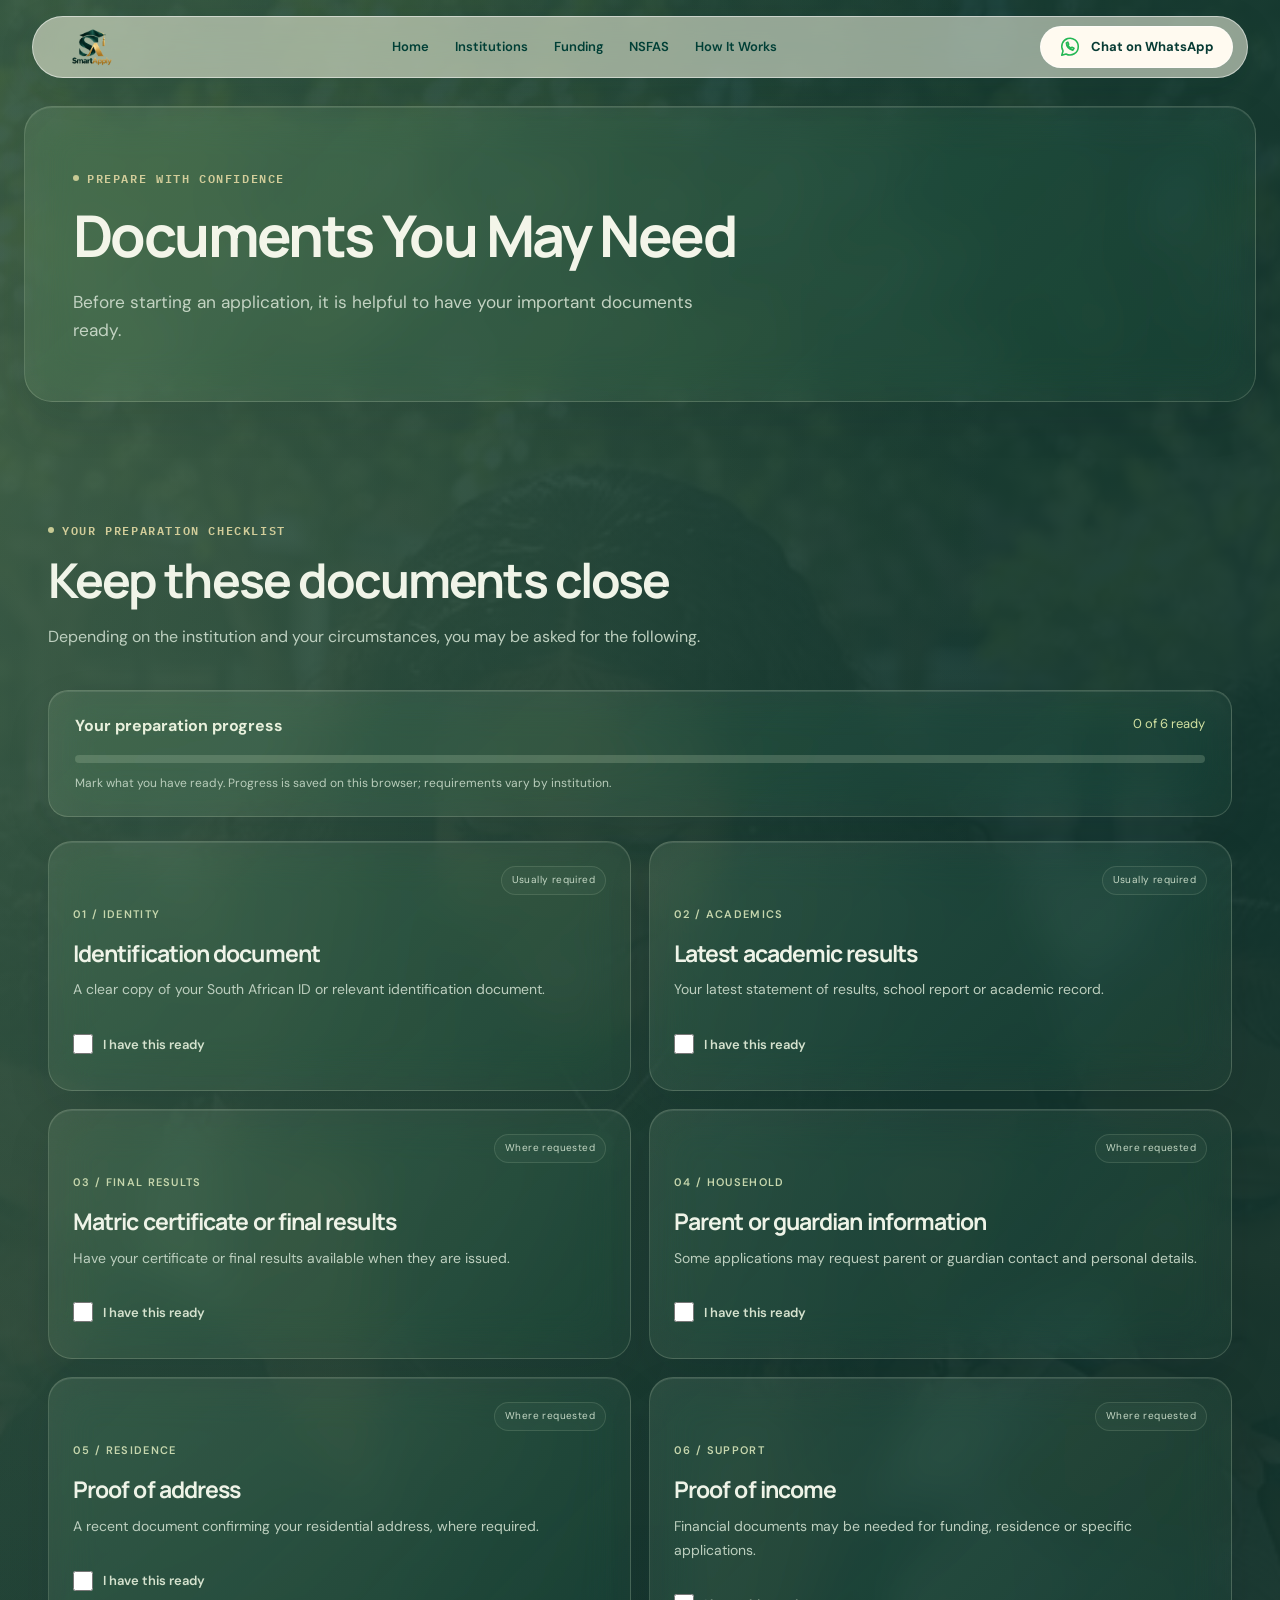
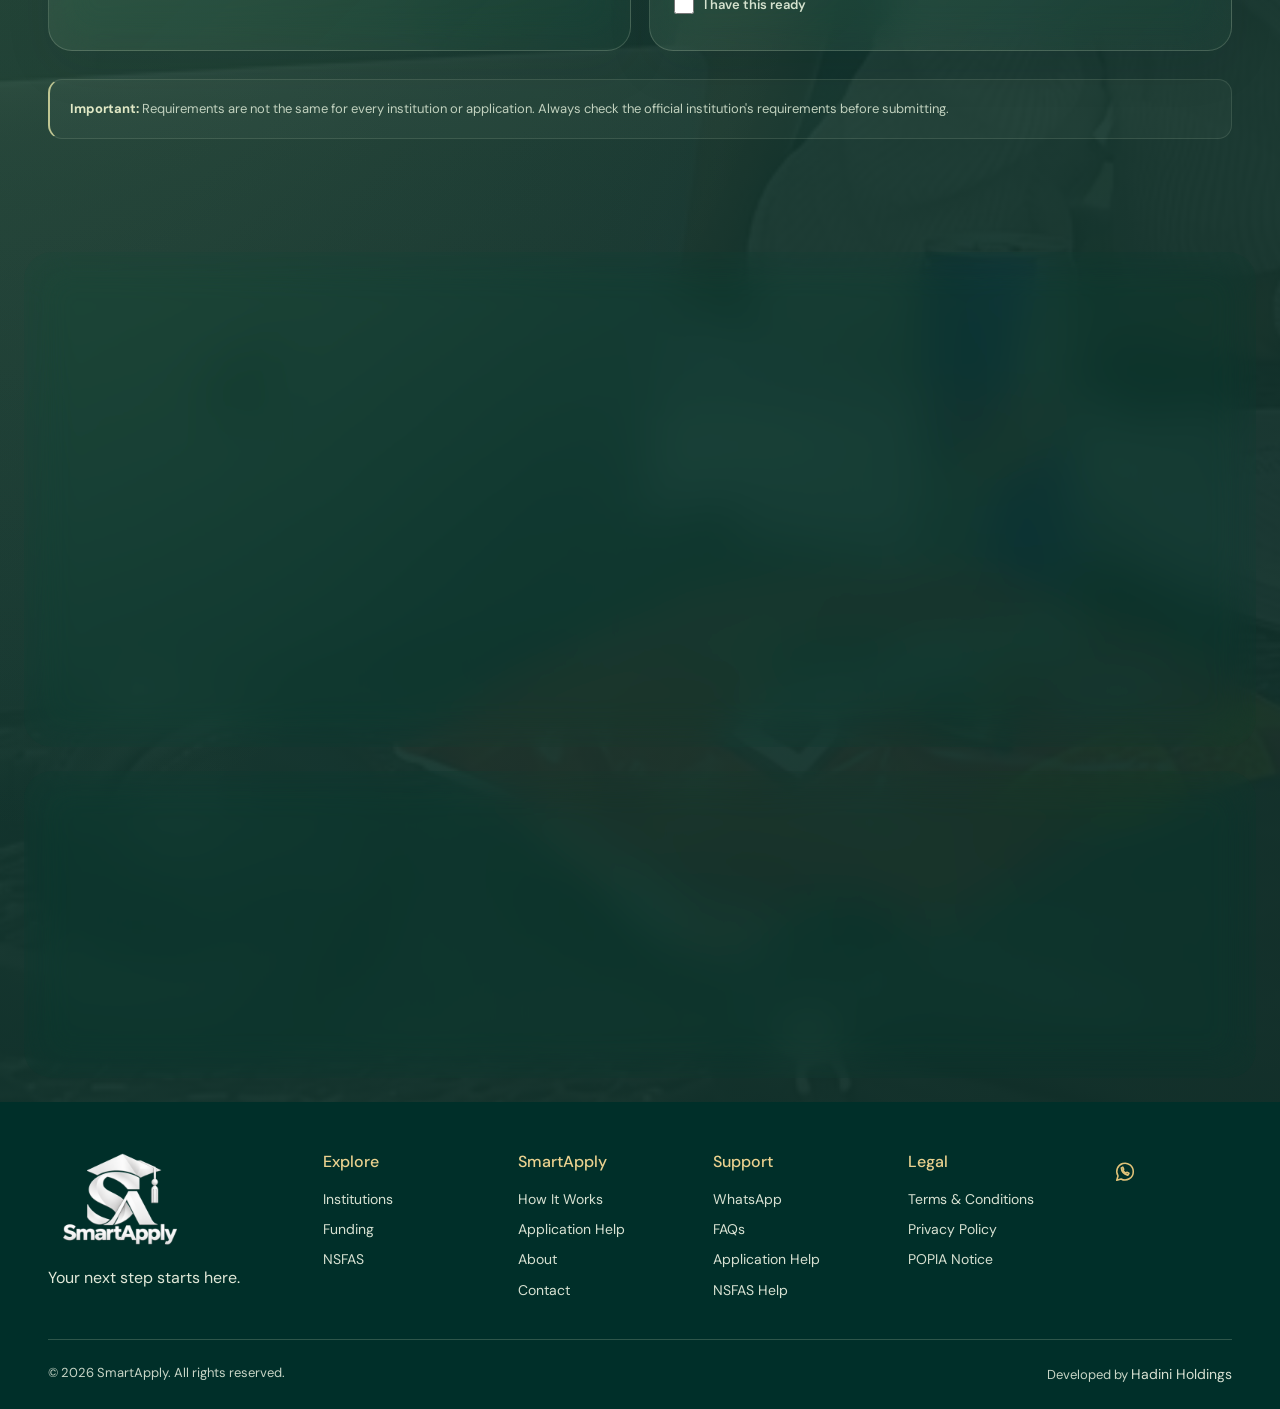
==== commit 881d9506: "Add institution cards and modal styles, implement search functionality, and synchronize site shell -" ====
--- a/documents.html
+++ b/documents.html
@@ -5,15 +5,15 @@
 <title>Documents You May Need | SmartApply</title>
 <link rel="icon" href="images/Favicon.png" type="image/x-icon"><link rel="preconnect" href="https://fonts.googleapis.com"><link rel="preconnect" href="https://fonts.gstatic.com" crossorigin><link href="https://fonts.googleapis.com/css2?family=Space+Grotesk:wght@400;500;600;700&family=Inter:wght@400;500;600;700;800&family=IBM+Plex+Mono:wght@400;500;600&display=swap" rel="stylesheet"><link rel="stylesheet" href="info-pages.css"><style>.nav-links a.active{position:relative}.nav-links a.active::after{content:"";position:absolute;left:0;right:0;bottom:-2px;height:2px;background:#C9A24B}</style>
 <link rel="stylesheet" href="design-system.css">
-</head>
-<body class="page-documents document-guide">
+<link rel="stylesheet" href="site-shell.css"><link rel="stylesheet" href="secondary-pages.css"></head>
+<body class="page-documents document-guide glass-page">
 <a class="skip-link" href="#main-content">Skip to content</a>
-<header><nav class="wrap"><a href="index.html" class="logo" aria-label="SmartApply home"><img src="images/Logo.png" alt="SmartApply logo"></a><div class="nav-links"><a href="index.html">Home</a><a href="institutions.html">Institutions</a><a href="documents.html" class="active" aria-current="page">Documents</a><a href="howitworks.html">How It Works</a></div><div class="nav-cta"><a class="btn" href="https://wa.me/27608235783" target="_blank" rel="noopener"><svg class="wa-icon" viewBox="0 0 24 24" fill="none" stroke="currentColor" stroke-width="1.7" stroke-linecap="round" stroke-linejoin="round" aria-hidden="true"><path d="M20.5 11.6a8.5 8.5 0 0 1-12.6 7.5L3 20.5l1.4-4.7A8.5 8.5 0 1 1 20.5 11.6Z"/><path d="M8 7.5c.2 4 3 6.8 7 8l1.4-2.1-2.4-1.2-1 1c-1.5-.7-2.7-1.9-3.3-3.4l.9-.8-1-2.3Z"/></svg> Chat on WhatsApp</a><button class="burger" aria-label="Open menu" aria-expanded="false"><svg viewBox="0 0 24 24" fill="none" stroke="currentColor" stroke-width="2"><line x1="3" y1="6" x2="21" y2="6"/><line x1="3" y1="12" x2="21" y2="12"/><line x1="3" y1="18" x2="21" y2="18"/></svg></button></div></nav></header>
+<header class="site-header"><nav class="wrap" aria-label="Main navigation"><a href="index.html" class="logo" aria-label="SmartApply home"><img src="images/Logo.png" width="216" height="72" alt="SmartApply SA"></a><div class="nav-links"><a href="index.html">Home</a><a href="institutions.html">Institutions</a><a href="funding.html">Funding</a><a href="nsfas.html">NSFAS</a><a href="howitworks.html">How It Works</a></div><div class="nav-actions"><a class="btn" href="https://wa.me/27608235783?text=Hey%20SmartApply!%20I%20could%20use%20a%20hand%20with%20my%20application.%20Can%20you%20help%20me%20get%20started%3F" target="_blank" rel="noopener"><span class="wa-icon"><svg viewBox="0 0 24 24" fill="none" stroke="currentColor" stroke-width="1.7" stroke-linecap="round" stroke-linejoin="round" aria-hidden="true"><path d="M21 11.6a9 9 0 0 1-13.3 8L3 21l1.4-4.7A9 9 0 1 1 21 11.6Z"/><path d="M8 7.5c.2 4 3 6.8 7 8l1.4-2.1-2.4-1.2-1 1c-1.5-.7-2.7-1.9-3.3-3.4l.9-.8-1-2.3Z"/></svg></span>Chat on WhatsApp</a><button class="menu" type="button" aria-label="Open menu" aria-expanded="false"><svg viewBox="0 0 24 24" fill="none" stroke="currentColor" stroke-width="2" aria-hidden="true"><path d="M4 6h16M4 12h16M4 18h16"/></svg></button></div></nav></header>
 <section class="page-hero"><div class="wrap"><span class="eyebrow">Prepare with confidence</span><h1>Documents You May Need</h1><p>Before starting an application, it is helpful to have your important documents ready.</p></div></section>
 <main id="main-content"><section class="section"><div class="wrap"><div class="section-head"><span class="eyebrow" style="color:var(--emerald)">Your preparation checklist</span><h2>Keep these documents close</h2><p>Depending on the institution and your circumstances, you may be asked for the following.</p></div><div class="document-progress"><div class="document-progress-top"><strong>Your preparation progress</strong><span id="document-count" role="status" aria-live="polite">0 of 6 ready</span></div><progress id="document-progress" value="0" max="6" aria-label="Documents marked ready"></progress><small>Mark what you have ready. Progress is saved on this browser; requirements vary by institution.</small></div><div class="content-grid"><div class="info-card"><span class="document-tag">Usually required</span><div class="number">01 / IDENTITY</div><h3>Identification document</h3><p>A clear copy of your South African ID or relevant identification document.</p><label class="document-ready"><input type="checkbox" data-document="1"> I have this ready</label></div><div class="info-card"><span class="document-tag">Usually required</span><div class="number">02 / ACADEMICS</div><h3>Latest academic results</h3><p>Your latest statement of results, school report or academic record.</p><label class="document-ready"><input type="checkbox" data-document="2"> I have this ready</label></div><div class="info-card"><span class="document-tag">Where requested</span><div class="number">03 / FINAL RESULTS</div><h3>Matric certificate or final results</h3><p>Have your certificate or final results available when they are issued.</p><label class="document-ready"><input type="checkbox" data-document="3"> I have this ready</label></div><div class="info-card"><span class="document-tag">Where requested</span><div class="number">04 / HOUSEHOLD</div><h3>Parent or guardian information</h3><p>Some applications may request parent or guardian contact and personal details.</p><label class="document-ready"><input type="checkbox" data-document="4"> I have this ready</label></div><div class="info-card"><span class="document-tag">Where requested</span><div class="number">05 / RESIDENCE</div><h3>Proof of address</h3><p>A recent document confirming your residential address, where required.</p><label class="document-ready"><input type="checkbox" data-document="5"> I have this ready</label></div><div class="info-card"><span class="document-tag">Where requested</span><div class="number">06 / SUPPORT</div><h3>Proof of income</h3><p>Financial documents may be needed for funding, residence or specific applications.</p><label class="document-ready"><input type="checkbox" data-document="6"> I have this ready</label></div></div><div class="notice"><strong>Important:</strong> Requirements are not the same for every institution or application. Always check the official institution's requirements before submitting.</div></div></section><section class="section section-alt"><div class="wrap"><div class="section-head"><span class="eyebrow" style="color:var(--emerald)">A useful habit</span><h2>Make your documents easier to use</h2></div><ul class="check-list"><li>Keep clear digital copies in a labelled folder on your phone or computer.</li><li>Check that scans and photos are readable before uploading them.</li><li>Keep supporting documents requested by the specific institution together.</li><li>Never send sensitive documents to unofficial websites or unknown contacts.</li></ul><div class="notice"><strong>Tip:</strong> Clear digital copies make online applications quicker and easier to complete.</div></div></section></main>
 <section class="cta-band"><div class="wrap"><h2>Need help understanding what to prepare?</h2><p>Find an institution first, then contact SmartApply if you would prefer personal application assistance.</p><a href="howitworks.html#assistance" class="btn btn-light">Get Application Help</a></div></section>
-<footer class="footer"><div class="wrap"><div class="footer-grid"><div><a href="index.html" class="logo"><img src="images/Logo.png" alt="SmartApply logo"></a><p>Your application. Your future. Made simple.</p></div><div><h4>Explore</h4><ul><li><a href="index.html">Home</a></li><li><a href="institutions.html">Institutions</a></li><li><a href="documents.html">Documents</a></li><li><a href="faq.html">FAQs</a></li></ul></div><div><h4>Support</h4><ul><li><a href="howitworks.html#assistance">Application Help</a></li><li><a href="https://wa.me/27608235783">WhatsApp</a></li></ul></div><div><h4>Legal</h4><ul><li><a href="privacy-policy.html">Privacy Policy</a></li><li><a href="popia-notice.html">POPIA Notice</a></li><li><a href="terms-conditions.html">Terms &amp; Conditions</a></li></ul></div></div><div class="footer-bottom"><span>© 2026 SmartApply. All rights reserved.</span><span>Designed by <a href="https://www.hadiniholdings.co.za">Hadini Holdings</a></span></div></div></footer>
+<footer class="site-footer"><div class="sa-container"><div class="sa-footer-main"><div class="sa-footer-brand"><a class="logo" href="index.html"><img src="images/Glossy SmartApply Graduation Emblem.png" width="1536" height="1024" alt="SmartApply SA"></a><p>Your next step starts here.</p></div><div><h3>Explore</h3><ul><li><a href="institutions.html">Institutions</a></li><li><a href="funding.html">Funding</a></li><li><a href="nsfas.html">NSFAS</a></li></ul></div><div><h3>SmartApply</h3><ul><li><a href="howitworks.html">How It Works</a></li><li><a href="index.html#assistance">Application Help</a></li><li><a href="howitworks.html">About</a></li><li><a href="https://wa.me/27608235783?text=Hey%20SmartApply!%20I%27d%20like%20some%20help%20applying%20to%20a%20university%20or%20college.%20Where%20do%20we%20start%3F">Contact</a></li></ul></div><div><h3>Support</h3><ul><li><a href="https://wa.me/27608235783?text=Hey%20SmartApply!%20I%20could%20use%20a%20hand%20with%20my%20application.%20Can%20you%20help%20me%20get%20started%3F">WhatsApp</a></li><li><a href="faq.html">FAQs</a></li><li><a href="https://wa.me/27608235783?text=Hey%20SmartApply!%20I%27d%20like%20some%20help%20applying%20to%20a%20university%20or%20college.%20Where%20do%20we%20start%3F">Application Help</a></li><li><a href="https://wa.me/27608235783?text=Hey%20SmartApply!%20I%27d%20like%20some%20help%20with%20my%20NSFAS%20application.%20What%20do%20I%20need%20to%20get%20started%3F">NSFAS Help</a></li></ul></div><div><h3>Legal</h3><ul><li><a href="terms-conditions.html">Terms &amp; Conditions</a></li><li><a href="privacy-policy.html">Privacy Policy</a></li><li><a href="popia-notice.html">POPIA Notice</a></li></ul></div><div class="sa-social"><a href="https://wa.me/27608235783?text=Hey%20SmartApply!%20I%20could%20use%20a%20hand%20with%20my%20application.%20Can%20you%20help%20me%20get%20started%3F" aria-label="SmartApply on WhatsApp"><svg viewBox="0 0 24 24" fill="none" stroke="currentColor" stroke-width="1.7" stroke-linecap="round" stroke-linejoin="round" aria-hidden="true"><path d="M21 11.6a9 9 0 0 1-13.3 8L3 21l1.4-4.7A9 9 0 1 1 21 11.6Z"/><path d="M8 7.5c.2 4 3 6.8 7 8l1.4-2.1-2.4-1.2-1 1c-1.5-.7-2.7-1.9-3.3-3.4l.9-.8-1-2.3Z"/></svg></a></div></div><div class="sa-footer-bottom"><span>© 2026 SmartApply. All rights reserved.</span><span class="developer-credit">Developed by <a href="https://hadiniholdings.co.za" target="_blank" rel="noopener">Hadini Holdings</a></span></div></div></footer>
 <script>const toggle=document.querySelector('.burger'),links=document.querySelector('.nav-links');toggle?.addEventListener('click',()=>{const open=links.classList.toggle('open');toggle.setAttribute('aria-expanded',String(open))});</script>
-<script>(function(){if(!window.chatbase||window.chatbase("getState")!=="initialized"){window.chatbase=(...args)=>{if(!window.chatbase.q){window.chatbase.q=[]}window.chatbase.q.push(args)};window.chatbase=new Proxy(window.chatbase,{get(target,prop){if(prop==="q"){return target.q}return(...args)=>target(prop,...args)}})}const onLoad=function(){const script=document.createElement("script");script.src="https://www.chatbase.co/embed.min.js";script.id="ODMZuG5qcv8tuS54TBbRV";script.domain="www.chatbase.co";document.body.appendChild(script)};if(document.readyState==="complete"){onLoad()}else{window.addEventListener("load",onLoad)}})();</script>
+
 <script src="site-ui.js" defer></script>
-</body></html>
+<script src="chatbot.js" defer></script></body></html>
--- a/site-shell.css
+++ b/site-shell.css
@@ -0,0 +1,89 @@
+/* Shared landing-page shell. Keep this stylesheet last on every page. */
+body header.site-header, body footer.site-footer {
+  font-family:'DM Sans',sans-serif;line-height:1.45;letter-spacing:normal;
+}
+.site-header *, .site-footer * {box-sizing:border-box}
+body header.site-header {
+  position:relative;top:auto;left:auto;right:auto;width:calc(100% - 64px);
+  max-width:1340px;margin:16px auto 28px;border-radius:99px;z-index:100;
+  background:rgba(250,246,228,.55);border:1px solid rgba(255,255,255,.5);
+  box-shadow:0 10px 36px #092e2920;
+  backdrop-filter:blur(24px) saturate(135%);-webkit-backdrop-filter:blur(24px) saturate(135%);
+}
+body.landing-page header.site-header {position:absolute;top:16px;left:0;right:0;margin:0 auto}
+body header.site-header nav.wrap {
+  display:flex;align-items:center;justify-content:space-between;position:relative;
+  width:100%;max-width:none;height:60px;margin:0;padding:0 14px 0 22px;gap:18px;
+}
+body header.site-header .logo {display:flex;align-items:center;flex-shrink:0;gap:0}
+body header.site-header .logo img {display:block;width:74px;max-width:74px;height:49px;object-fit:contain}
+body header.site-header a {text-decoration:none;color:#003f36}
+body header.site-header .nav-links {
+  display:flex;align-items:center;flex-direction:row;flex-wrap:nowrap;gap:clamp(18px,2vw,32px);
+  position:static;padding:0;border:0;background:none;box-shadow:none;
+}
+body header.site-header .nav-links a {font:600 13px/1.45 'DM Sans',sans-serif;padding:12px 0;white-space:nowrap}
+body header.site-header .nav-links a.active {color:#ae8030}
+body header.site-header .nav-links a:after {display:none}
+body header.site-header .nav-actions {display:flex;align-items:center;gap:16px}
+body header.site-header .btn {
+  display:inline-flex;align-items:center;justify-content:center;gap:10px;min-height:40px;
+  padding:9px 18px;border:1px solid rgba(255,255,255,.65);border-radius:999px;
+  background:#fffaf0;color:#073b34!important;font:700 13px/1.4 'DM Sans',sans-serif;white-space:nowrap;
+}
+body header.site-header .wa-icon {display:flex;align-items:center;justify-content:center;color:#24b754;width:22px;height:22px}
+body header.site-header svg {width:22px;height:22px;flex:none}
+body header.site-header .menu {display:none;color:#003f36;cursor:pointer;min-width:44px;min-height:44px;padding:10px;border-radius:12px}
+body footer.site-footer {width:100%;max-width:none;margin:0;border-radius:0;background:#002f29;color:#c7d5c6;padding:48px 0 24px}
+body footer.site-footer .sa-container {width:calc(100% - 96px);max-width:1340px;margin:0 auto}
+body footer.site-footer .sa-footer-main {display:grid;grid-template-columns:1.5fr repeat(4,1fr) .8fr;gap:34px;padding-bottom:38px}
+body footer.site-footer .logo {display:flex;align-items:center;gap:0}
+body footer.site-footer .logo img {display:block;width:144px!important;max-width:144px;height:96px;object-fit:contain;background:none;padding:0;border-radius:0;filter:none!important}
+body footer.site-footer p {margin:0}
+body footer.site-footer .sa-footer-brand p {font-size:16px;line-height:1.45;margin-top:20px;max-width:230px;color:#e0e8d8}
+body footer.site-footer h3 {font:500 16px/1.45 'DM Sans',sans-serif;letter-spacing:0;color:#ead18f;margin:0 0 14px}
+body footer.site-footer ul {list-style:none;padding:0;margin:0;display:grid;gap:7px}
+body footer.site-footer li {margin:0;padding:0}
+body footer.site-footer a {font-size:14px;color:#d7e1d2;text-decoration:none}
+body footer.site-footer a:hover {color:#f0d27e}
+body footer.site-footer .sa-social {display:flex;gap:14px;align-items:flex-start}
+body footer.site-footer .sa-social a {display:grid;place-items:center;width:44px;height:44px;color:#e0c278}
+body footer.site-footer .sa-social svg {width:22px;height:22px;flex:none}
+body footer.site-footer .sa-footer-bottom {display:flex;gap:50px;justify-content:space-between;border-top:1px solid #e3edcd33;padding-top:24px;font-size:13px;color:#c7d5c6}
+body footer.site-footer .sa-footer-bottom p {max-width:730px;font-size:13px;line-height:1.6;text-align:right;color:inherit}
+@media(max-width:1200px) {
+  body header.site-header .nav-links {gap:16px}
+  body footer.site-footer .sa-footer-main {gap:22px;grid-template-columns:1.5fr repeat(4,1fr)}
+  body footer.site-footer .sa-social {grid-column:1/-1;justify-content:flex-end;margin-top:-15px}
+}
+@media(max-width:900px) {
+  body header.site-header {border-radius:40px}
+  body header.site-header .nav-links {display:none;position:absolute;top:70px;left:0;right:0;flex-direction:column;align-items:stretch;gap:5px;background:#fbf6e8;border:1px solid rgba(1,62,59,.15);border-radius:24px;padding:18px 24px;box-shadow:var(--shadow-glass)}
+  body header.site-header .nav-links.open {display:flex}
+  body header.site-header .nav-links a {font-size:16px}
+  body header.site-header .nav-actions>.btn {display:none}
+  body header.site-header .menu {display:grid;place-items:center;border:0;background:none}
+  body footer.site-footer .sa-footer-main {grid-template-columns:repeat(4,1fr);gap:30px}
+  body footer.site-footer .sa-footer-brand {grid-column:1/-1;display:flex;align-items:center;justify-content:space-between}
+  body footer.site-footer .sa-footer-brand p {margin-top:0}
+  body footer.site-footer .sa-social {margin:0}
+  body footer.site-footer .sa-footer-bottom {gap:24px}
+  body footer.site-footer .sa-footer-bottom p {max-width:450px;font-size:12px}
+}
+@media(max-width:600px) {
+  body header.site-header {width:calc(100% - 28px);margin-top:12px}
+  body.landing-page header.site-header {top:12px;margin-top:0}
+  body header.site-header nav.wrap {height:54px;padding:0 14px}
+  body header.site-header .logo img {width:68px;max-width:68px;height:45px}
+  body header.site-header .nav-links {top:64px}
+  body footer.site-footer {padding:38px 0 22px}
+  body footer.site-footer .sa-container {width:calc(100% - 40px)}
+  body footer.site-footer .sa-footer-main {grid-template-columns:1fr 1fr;gap:30px 22px;padding-bottom:26px}
+  body footer.site-footer .sa-footer-brand {display:block}
+  body footer.site-footer .sa-footer-brand p {font-size:15px;margin-top:16px;max-width:none}
+  body footer.site-footer ul {gap:10px}
+  body footer.site-footer .sa-social {grid-column:1/-1;justify-content:flex-start;gap:8px}
+  body footer.site-footer .sa-footer-bottom {flex-direction:column;gap:18px;font-size:12px;padding-top:22px}
+  body footer.site-footer .sa-footer-bottom p {text-align:left;max-width:none;font-size:11px}
+}
+@supports not (backdrop-filter:blur(1px)) {body header.site-header {background:#f6f0e2}}
--- a/secondary-pages.css
+++ b/secondary-pages.css
@@ -0,0 +1,69 @@
+/* Shared forest glass for the remaining information and legal pages. */
+body.glass-page {
+  background:radial-gradient(ellipse at 0 15%,#9caf7540,transparent 55%),linear-gradient(130deg,#173f35ed,#102e28f5),url('images/campus-hero.jpg') center top/cover;
+  color:#eaf0e4;
+}
+body.glass-page :is(.page-hero,.legal-hero,.info-card,.document-progress,.faq-item,main .card,.section-alt,.cta-band) {
+  border:1px solid #dce9cf30;
+  background:linear-gradient(135deg,#d8e8c61c,#b4cead08);
+  box-shadow:inset 0 1px 0 #ffffff18,0 18px 48px #061f2014;
+  backdrop-filter:blur(22px) saturate(125%);-webkit-backdrop-filter:blur(22px) saturate(125%);
+}
+body.glass-page :is(.page-hero,.legal-hero) {padding:56px 0;border-radius:28px;color:#edf3e9}
+body.glass-page :is(.page-hero,.legal-hero) h1 {color:#f3f5e9;font-size:clamp(34px,4.5vw,58px);letter-spacing:-.045em}
+body.glass-page :is(.page-hero,.legal-hero) p {color:#c3d3c2}
+body.glass-page .section {background:transparent}
+body.glass-page .section-alt {border-radius:28px;padding:42px 0}
+body.glass-page .section-head h2 {color:#f0f4e8}
+body.glass-page .section-head p {color:#bdcfbf}
+body.glass-page .eyebrow {color:#d2cd9a!important;opacity:1}
+body.glass-page .eyebrow:before {background:#c7ca94}
+body.glass-page .info-card {padding:24px;border-radius:24px}
+body.glass-page .info-card:hover {transform:none;border-color:#dce9cf50;box-shadow:inset 0 1px 0 #ffffff20,0 18px 48px #061f2014}
+body.glass-page .info-card h3 {color:#eef3e7;font-size:23px;line-height:1.3}
+body.glass-page .info-card p {color:#bdcfbf;font-size:14px;line-height:1.7}
+body.glass-page .number {color:#c6d6ad;font-family:'DM Sans',sans-serif;font-size:11px;letter-spacing:.12em}
+body.glass-page .document-tag {border:1px solid #c5d9ba26;background:#d1e5c40a;color:#c5d8c5;font-size:10px}
+body.glass-page .document-ready {margin-top:20px;color:#d5e2ce;font-size:13px}
+body.glass-page .document-ready input {accent-color:#c8dba5}
+body.glass-page .info-card:has(input:checked) {border-color:#c8dba566;background:linear-gradient(135deg,#c8dba529,#81aa7112)}
+body.glass-page .document-progress {border-radius:20px;color:#e8f0dc}
+body.glass-page .document-progress small {color:#b9cdbb;font-size:12px}
+body.glass-page #document-count {color:#d1dfa1;font-size:13px}
+body.glass-page .document-progress progress {accent-color:#c8dba5;background:#b9d0ad20}
+body.glass-page .document-progress progress::-webkit-progress-bar {background:#b9d0ad20}
+body.glass-page .document-progress progress::-webkit-progress-value {background:#c8dba5}
+body.glass-page .document-progress progress::-moz-progress-bar {background:#c8dba5}
+body.glass-page .notice {border:1px solid #dce9cf20;border-left:2px solid #bfc693;background:#d5e5c908;border-radius:14px;color:#c1d1be;font-size:13px}
+body.glass-page .notice strong {color:#e0e8c5}
+body.glass-page .check-list li {color:#c5d6c6;font-size:14px;line-height:1.7}
+body.glass-page .check-list li:before {color:#d1dfa1}
+body.glass-page .faq-list {max-width:900px;margin:0 auto;gap:14px}
+body.glass-page .faq-item {border-radius:20px;padding:0 24px;transition:background .2s,border-color .2s}
+body.glass-page .faq-item.open {background:linear-gradient(135deg,#d8e8c626,#b4cead0d);border-color:#dce9cf45}
+body.glass-page .faq-q {min-height:72px;color:#edf3e9;font:500 16px/1.5 'DM Sans',sans-serif;letter-spacing:0}
+body.glass-page .faq-q .plus {display:grid;place-items:center;flex:none;width:30px;height:30px;border:1px solid #dce9cf33;border-radius:50%;color:#d1dfa1;font-size:20px;transition:transform .2s}
+body.glass-page .faq-item.open .plus {transform:rotate(45deg)}
+body.glass-page .faq-a {padding:0 42px 24px 0;color:#c1d3bf;font-size:14px;line-height:1.8}
+body.glass-page .cta-band {border-radius:28px;padding:42px 0}
+body.glass-page .cta-band h2 {color:#f0f4e8;font-size:clamp(26px,3vw,38px)}
+body.glass-page .cta-band p {color:#bdcfbf;font-size:14px}
+body.glass-page :is(main,.cta-band) .btn {background:#e3e7c9;color:#1b3d30;border:1px solid #e3e7c9;font-size:13px;box-shadow:none}
+body.glass-page :is(main,.cta-band) .btn-outline {background:#e3e7c908;border-color:#e3e7c940;color:#e3e7c9}
+body.glass-page.legal-page main .card {padding:clamp(26px,5vw,52px);border-radius:26px;color:#c5d6c6}
+body.glass-page.legal-page main h2 {color:#e9efdc;font-size:22px;border-top:1px solid #dce9cf20;padding-top:24px;margin-top:28px;margin-bottom:14px}
+body.glass-page.legal-page main :is(p,li) {color:#c5d6c6;font-size:14px;line-height:1.85}
+body.glass-page.legal-page main a {color:#d1dfa1}
+body.glass-page :is(button,input,a):focus-visible {outline:2px solid #d1dfa1;outline-offset:4px}
+@media(max-width:680px) {
+  body.glass-page :is(.page-hero,.legal-hero) {padding:38px 0;border-radius:24px}
+  body.glass-page :is(.section-alt,.cta-band) {border-radius:24px;padding:32px 0}
+  body.glass-page .info-card {padding:22px}
+  body.glass-page .faq-item {padding:0 18px}
+  body.glass-page .faq-q {font-size:15px;min-height:72px;gap:14px}
+  body.glass-page .faq-a {padding-right:0;font-size:13px}
+  body.glass-page.legal-page main .card {padding:24px}
+}
+@supports not (backdrop-filter:blur(1px)) {
+  body.glass-page :is(.page-hero,.legal-hero,.info-card,.document-progress,.faq-item,main .card,.section-alt,.cta-band) {background:#264a3e}
+}
